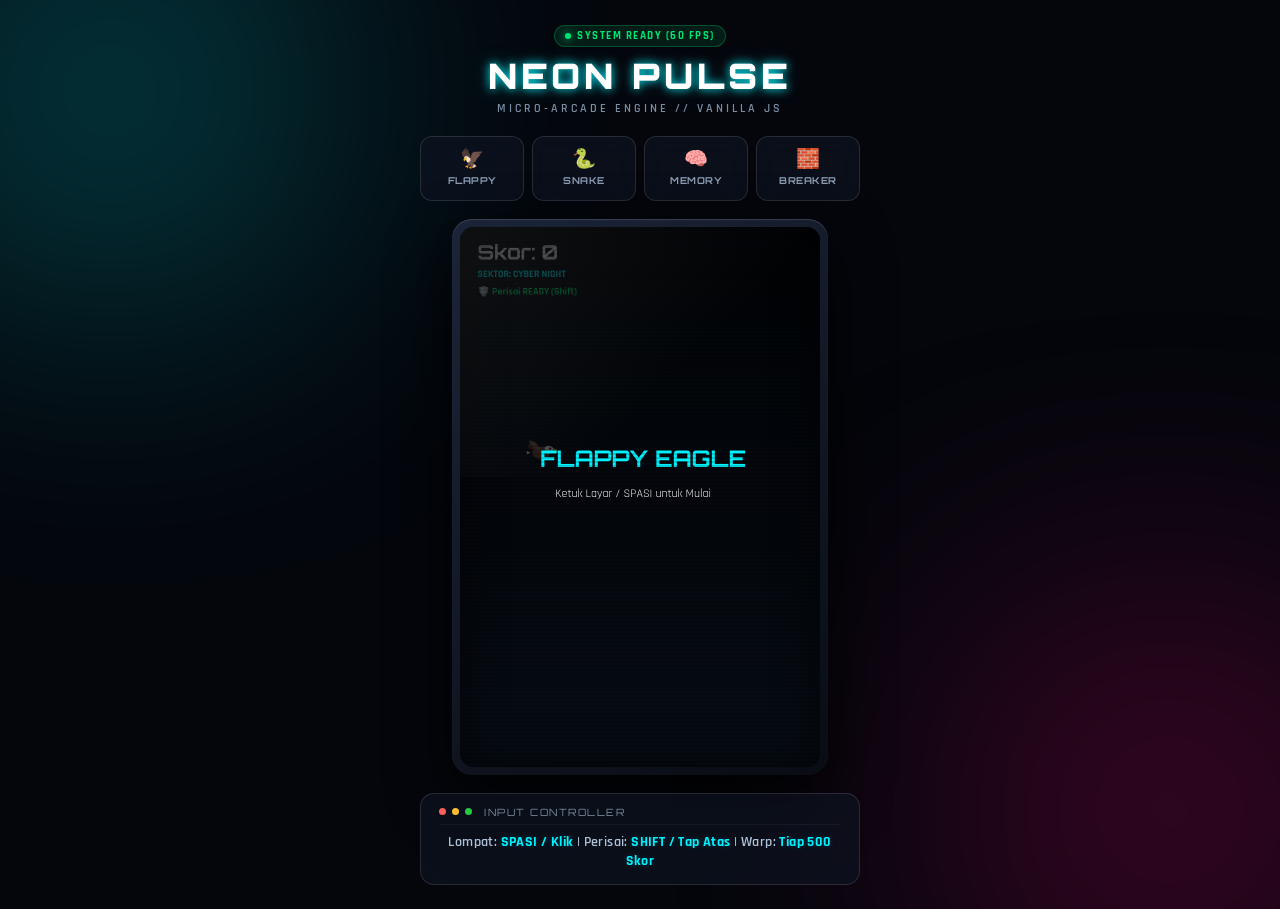
==== Arcade-Game-Hub/index.html @ a5e24e33 "Menambah game baru" ====
<!DOCTYPE html>
<html lang="id">
<head>
  <meta charset="UTF-8">
  <meta name="viewport" content="width=device-width, initial-scale=1.0, maximum-scale=1.0, user-scalable=no">
  <title>NeonPulse Arcade | Ultra Responsive Web Canvas</title>
  
  <link rel="preconnect" href="https://fonts.googleapis.com">
  <link rel="preconnect" href="https://fonts.gstatic.com" crossorigin>
  <link href="https://fonts.googleapis.com/css2?family=Orbitron:wght@500;700;900&family=Rajdhani:wght@500;600;700&display=swap" rel="stylesheet">
  
  <link rel="stylesheet" href="style.css">
</head>
<body>

  <div class="ambient-glow bg-cyan"></div>
  <div class="ambient-glow bg-magenta"></div>

  <main class="arcade-cabinet">
    <header class="arcade-header">
      <div class="badge-status">
        <span class="live-dot"></span> SYSTEM READY (60 FPS)
      </div>
      <h1 class="glitch-title" data-text="NEON PULSE">NEON PULSE</h1>
      <p class="subtitle">MICRO-ARCADE ENGINE // VANILLA JS</p>
    </header>

    <!-- Menu Pemilihan 4 Game -->
    <nav class="game-nav" aria-label="Game Selection">
      <button class="game-tab active" onclick="switchGame('flappy', event)">
        <span class="icon">🦅</span>
        <span class="tab-label">FLAPPY</span>
        <span class="glow-indicator"></span>
      </button>
      <button class="game-tab" onclick="switchGame('snake', event)">
        <span class="icon">🐍</span>
        <span class="tab-label">SNAKE</span>
        <span class="glow-indicator"></span>
      </button>
      <button class="game-tab" onclick="switchGame('memory', event)">
        <span class="icon">🧠</span>
        <span class="tab-label">MEMORY</span>
        <span class="glow-indicator"></span>
      </button>
      <button class="game-tab" onclick="switchGame('breaker', event)">
        <span class="icon">🧱</span>
        <span class="tab-label">BREAKER</span>
        <span class="glow-indicator"></span>
      </button>
    </nav>

    <div class="viewport-frame">
      <div class="crt-scanline"></div>
      <div class="crt-vignette"></div>
      <div class="crt-glare"></div>
      <canvas id="gameCanvas" width="720" height="1080"></canvas>
    </div>

    <footer class="hud-panel">
      <div class="hud-terminal-header">
        <span class="terminal-dot"></span>
        <span class="terminal-dot"></span>
        <span class="terminal-dot"></span>
        <span class="terminal-title">INPUT CONTROLLER</span>
      </div>
      <div class="hud-content" id="gameInfo">
        Memuat modul kontrol...
      </div>
    </footer>
  </main>

  <!-- Pemuatan Modul (Engine Core Harus Pertama) -->
  <script src="js/main.js"></script>
  <script src="js/flappy.js"></script>
  <script src="js/snake.js"></script>
  <script src="js/memory.js"></script>
  <script src="js/breaker.js"></script>
</body>
</html>
---- Arcade-Game-Hub/style.css ----
/* =================================================================
   🎨 NEON PULSE ARCADE STYLING
   Palet: Deep Cyber Dark, Neon Cyan (#00f2fe), Neon Pink/Magenta (#ff007f)
   ================================================================= */

:root {
  --bg-core: #04060c;
  --bg-surface: rgba(14, 20, 35, 0.65);
  --cyan-neon: #00f2fe;
  --cyan-dim: rgba(0, 242, 254, 0.2);
  --magenta-neon: #ff007f;
  --magenta-dim: rgba(255, 0, 127, 0.2);
  --amber-neon: #ffc107;
  --border-glass: rgba(255, 255, 255, 0.12);
  --font-title: 'Orbitron', monospace, sans-serif;
  --font-body: 'Rajdhani', sans-serif;
}

/* Reset & Layout Dasar */
* {
  box-sizing: border-box;
  margin: 0;
  padding: 0;
  -webkit-tap-highlight-color: transparent;
}

body {
  background-color: var(--bg-core);
  color: #ffffff;
  font-family: var(--font-body);
  min-height: 100vh;
  display: flex;
  justify-content: center;
  align-items: center;
  padding: 24px 16px;
  overflow-x: hidden;
  position: relative;
}

/* Ambient Background Lights (Membuat layar berpendar lembut) */
.ambient-glow {
  position: fixed;
  width: 380px;
  height: 380px;
  border-radius: 50%;
  filter: blur(140px);
  z-index: 0;
  pointer-events: none;
  opacity: 0.35;
}

.bg-cyan {
  background: var(--cyan-neon);
  top: -100px;
  left: -80px;
}

.bg-magenta {
  background: var(--magenta-neon);
  bottom: -100px;
  right: -80px;
}

/* Konsol Utama */
.arcade-cabinet {
  position: relative;
  z-index: 1;
  width: 100%;
  max-width: 440px;
  display: flex;
  flex-direction: column;
  align-items: center;
}

/* Header & Glitch Typography */
.arcade-header {
  text-align: center;
  margin-bottom: 20px;
}

.badge-status {
  display: inline-flex;
  align-items: center;
  gap: 6px;
  font-size: 11px;
  font-weight: 700;
  letter-spacing: 1.5px;
  color: #00e676;
  background: rgba(0, 230, 118, 0.1);
  border: 1px solid rgba(0, 230, 118, 0.25);
  padding: 3px 10px;
  border-radius: 20px;
  margin-bottom: 10px;
}

.live-dot {
  width: 6px;
  height: 6px;
  background-color: #00e676;
  border-radius: 50%;
  box-shadow: 0 0 8px #00e676;
  animation: pulse 1.4s infinite ease-in-out;
}

.glitch-title {
  font-family: var(--font-title);
  font-size: 2.2rem;
  font-weight: 900;
  letter-spacing: 4px;
  color: #ffffff;
  text-shadow: 0 0 10px var(--cyan-neon), 0 0 25px var(--cyan-dim);
  line-height: 1.1;
}

.subtitle {
  font-size: 12px;
  letter-spacing: 3px;
  color: #798da3;
  margin-top: 5px;
  font-weight: 600;
}

/* Tab Menu Navigasi Game */
.game-nav {
  display: flex;
  width: 100%;
  gap: 8px;
  margin-bottom: 18px;
  justify-content: space-between;
}

.game-tab {
  flex: 1;
  background: var(--bg-surface);
  border: 1px solid var(--border-glass);
  border-radius: 12px;
  padding: 10px 6px;
  color: #8c9cb3;
  cursor: pointer;
  display: flex;
  flex-direction: column;
  align-items: center;
  gap: 4px;
  transition: all 0.25s cubic-bezier(0.2, 0.8, 0.2, 1);
  backdrop-filter: blur(12px);
  position: relative;
  overflow: hidden;
}

.game-tab .icon {
  font-size: 1.2rem;
}

.game-tab .tab-label {
  font-family: var(--font-title);
  font-size: 9.5px;
  letter-spacing: 0.5px;
  font-weight: 700;
}

.game-tab:hover {
  color: #ffffff;
  border-color: rgba(0, 242, 254, 0.4);
  transform: translateY(-2px);
}

.game-tab.active {
  background: linear-gradient(180deg, rgba(0, 242, 254, 0.18) 0%, rgba(14, 20, 35, 0.85) 100%);
  border-color: var(--cyan-neon);
  color: #ffffff;
  box-shadow: 0 0 18px rgba(0, 242, 254, 0.25);
}

.game-tab.active .glow-indicator {
  position: absolute;
  bottom: 0;
  left: 15%;
  width: 70%;
  height: 2px;
  background-color: var(--cyan-neon);
  box-shadow: 0 0 8px var(--cyan-neon);
}

/* Viewport Frame Konsol & Efek Layar CRT */
.viewport-frame {
  position: relative;
  border-radius: 20px;
  padding: 8px;
  background: linear-gradient(145deg, #1b2438, #090c14);
  box-shadow: 0 25px 60px rgba(0, 0, 0, 0.85), inset 0 1px 1px rgba(255, 255, 255, 0.15);
  overflow: hidden;
}

canvas {
  display: block;
  width: 360px;
  height: 540px;
  border-radius: 14px;
  background-color: #020307;
}

/* CRT Scanlines Layer (Garis halus TV Tabung) */
.crt-scanline {
  position: absolute;
  top: 8px;
  left: 8px;
  right: 8px;
  bottom: 8px;
  border-radius: 14px;
  background: linear-gradient(rgba(18, 16, 16, 0) 50%, rgba(0, 0, 0, 0.25) 50%);
  background-size: 100% 4px;
  pointer-events: none;
  z-index: 5;
  opacity: 0.6;
}

/* CRT Vignette (Bayangan sudut melengkung layar tabung) */
.crt-vignette {
  position: absolute;
  top: 8px;
  left: 8px;
  right: 8px;
  bottom: 8px;
  border-radius: 14px;
  box-shadow: inset 0 0 45px rgba(0, 0, 0, 0.7);
  pointer-events: none;
  z-index: 6;
}

/* Pantulan Kaca Semi-Transparan (Glass Glare) */
.crt-glare {
  position: absolute;
  top: 8px;
  left: 8px;
  right: 8px;
  height: 45%;
  border-radius: 14px 14px 0 0;
  background: linear-gradient(135deg, rgba(255, 255, 255, 0.06) 0%, rgba(255, 255, 255, 0) 60%);
  pointer-events: none;
  z-index: 7;
}

/* HUD Panel & Kotak Instruksi */
.hud-panel {
  width: 100%;
  margin-top: 18px;
  background: var(--bg-surface);
  border: 1px solid var(--border-glass);
  border-radius: 14px;
  padding: 12px 18px;
  backdrop-filter: blur(10px);
}

.hud-terminal-header {
  display: flex;
  align-items: center;
  gap: 6px;
  margin-bottom: 8px;
  border-bottom: 1px solid rgba(255, 255, 255, 0.05);
  padding-bottom: 6px;
}

.terminal-dot {
  width: 7px;
  height: 7px;
  border-radius: 50%;
  background-color: rgba(255, 255, 255, 0.2);
}

.terminal-dot:nth-child(1) { background-color: #ff5f56; }
.terminal-dot:nth-child(2) { background-color: #ffbd2e; }
.terminal-dot:nth-child(3) { background-color: #27c93f; }

.terminal-title {
  font-family: var(--font-title);
  font-size: 10px;
  color: #798da3;
  margin-left: 6px;
  letter-spacing: 1.5px;
}

.hud-content {
  font-size: 14px;
  font-weight: 600;
  color: #b0c2d8;
  line-height: 1.4;
  letter-spacing: 0.4px;
  text-align: center;
}

.hud-content b {
  color: var(--cyan-neon);
  text-shadow: 0 0 6px var(--cyan-dim);
}

/* Animasi Denyut */
@keyframes pulse {
  0%, 100% { opacity: 1; transform: scale(1); }
  50% { opacity: 0.4; transform: scale(0.85); }
}

/* Optimasi Layar Ponsel & Layar Sempit */
@media (max-width: 400px) {
  canvas {
    width: 320px;
    height: 480px;
  }
  .glitch-title {
    font-size: 1.8rem;
  }
}
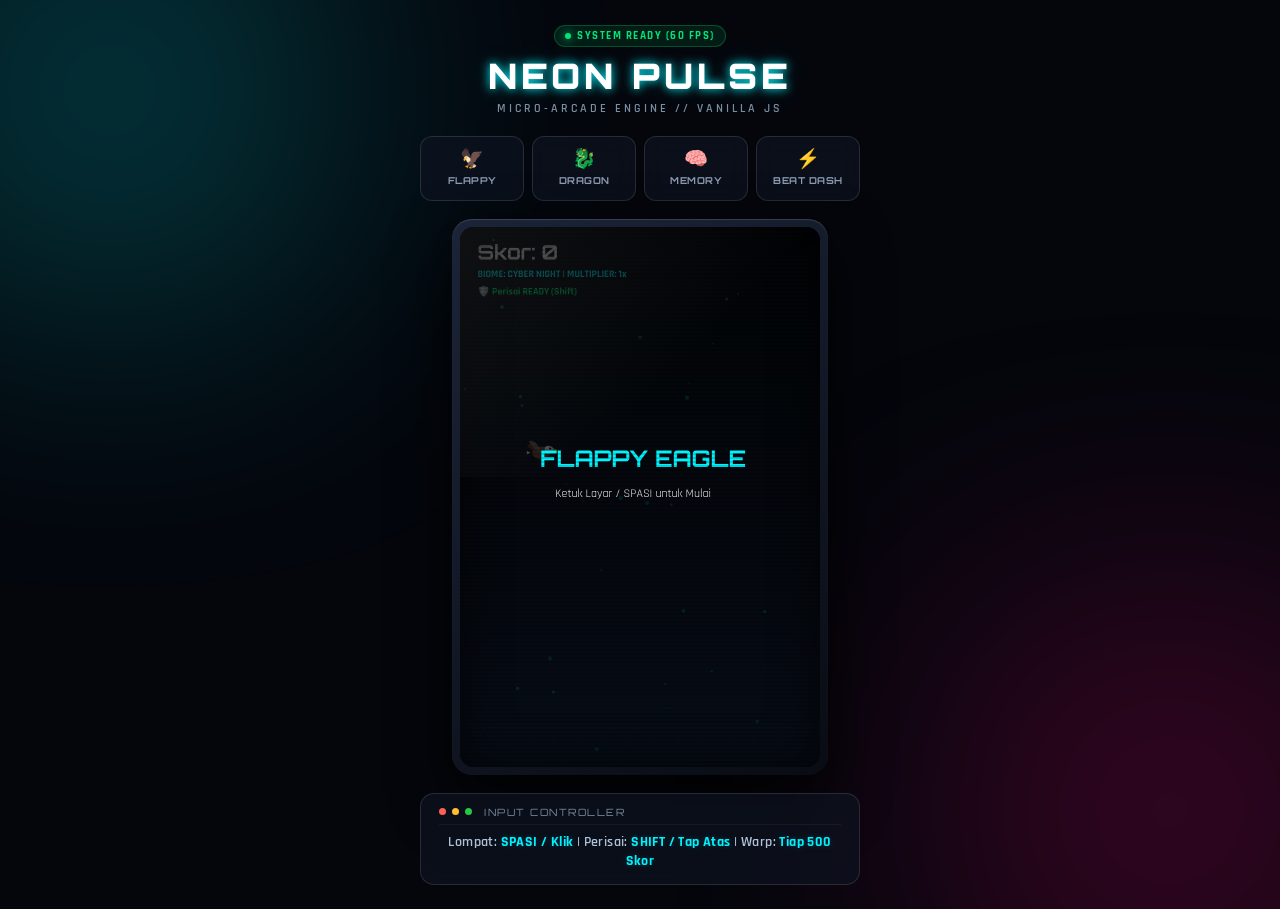
==== commit 3a98f727: "Update fitur baru dan mengganti game baru rhythm" ====
--- a/Arcade-Game-Hub/index.html
+++ b/Arcade-Game-Hub/index.html
@@ -25,7 +25,6 @@
       <p class="subtitle">MICRO-ARCADE ENGINE // VANILLA JS</p>
     </header>
 
-    <!-- Menu Pemilihan 4 Game -->
     <nav class="game-nav" aria-label="Game Selection">
       <button class="game-tab active" onclick="switchGame('flappy', event)">
         <span class="icon">🦅</span>
@@ -33,8 +32,8 @@
         <span class="glow-indicator"></span>
       </button>
       <button class="game-tab" onclick="switchGame('snake', event)">
-        <span class="icon">🐍</span>
-        <span class="tab-label">SNAKE</span>
+        <span class="icon">🐉</span>
+        <span class="tab-label">DRAGON</span>
         <span class="glow-indicator"></span>
       </button>
       <button class="game-tab" onclick="switchGame('memory', event)">
@@ -42,9 +41,9 @@
         <span class="tab-label">MEMORY</span>
         <span class="glow-indicator"></span>
       </button>
-      <button class="game-tab" onclick="switchGame('breaker', event)">
-        <span class="icon">🧱</span>
-        <span class="tab-label">BREAKER</span>
+      <button class="game-tab" onclick="switchGame('rhythm', event)">
+        <span class="icon">⚡</span>
+        <span class="tab-label">BEAT DASH</span>
         <span class="glow-indicator"></span>
       </button>
     </nav>
@@ -69,11 +68,10 @@
     </footer>
   </main>
 
-  <!-- Pemuatan Modul (Engine Core Harus Pertama) -->
   <script src="js/main.js"></script>
   <script src="js/flappy.js"></script>
   <script src="js/snake.js"></script>
   <script src="js/memory.js"></script>
-  <script src="js/breaker.js"></script>
+  <script src="js/rhythm.js"></script>
 </body>
 </html>
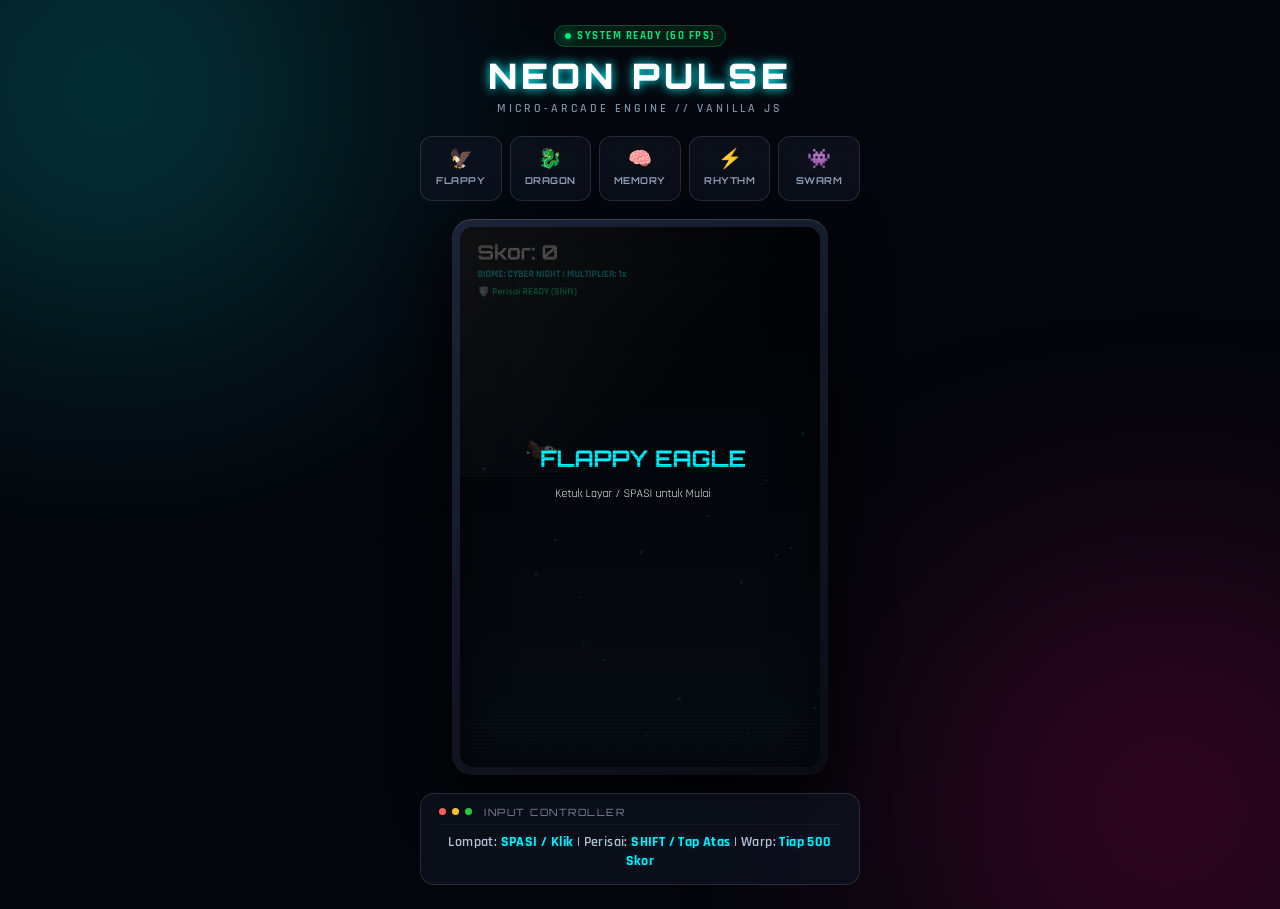
==== commit 14b5238b: "update : Menambah game baru" ====
--- a/Arcade-Game-Hub/index.html
+++ b/Arcade-Game-Hub/index.html
@@ -3,11 +3,11 @@
 <head>
   <meta charset="UTF-8">
   <meta name="viewport" content="width=device-width, initial-scale=1.0, maximum-scale=1.0, user-scalable=no">
-  <title>NeonPulse Arcade | Ultra Responsive Web Canvas</title>
+  <title>NeonPulse Arcade // 5-in-1 Cyber Engine</title>
   
   <link rel="preconnect" href="https://fonts.googleapis.com">
   <link rel="preconnect" href="https://fonts.gstatic.com" crossorigin>
-  <link href="https://fonts.googleapis.com/css2?family=Orbitron:wght@500;700;900&family=Rajdhani:wght@500;600;700&display=swap" rel="stylesheet">
+  <link href="https://fonts.googleapis.com/css2?family=Orbitron:wght@500;700;900&family=Rajdhani:wght@500;600;700&family=Share+Tech+Mono&display=swap" rel="stylesheet">
   
   <link rel="stylesheet" href="style.css">
 </head>
@@ -25,6 +25,7 @@
       <p class="subtitle">MICRO-ARCADE ENGINE // VANILLA JS</p>
     </header>
 
+    <!-- Navigasi 5 Game Penuh -->
     <nav class="game-nav" aria-label="Game Selection">
       <button class="game-tab active" onclick="switchGame('flappy', event)">
         <span class="icon">🦅</span>
@@ -43,23 +44,31 @@
       </button>
       <button class="game-tab" onclick="switchGame('rhythm', event)">
         <span class="icon">⚡</span>
-        <span class="tab-label">BEAT DASH</span>
+        <span class="tab-label">RHYTHM</span>
+        <span class="glow-indicator"></span>
+      </button>
+      <button class="game-tab" onclick="switchGame('swarm', event)">
+        <span class="icon">👾</span>
+        <span class="tab-label">SWARM</span>
         <span class="glow-indicator"></span>
       </button>
     </nav>
 
+    <!-- Frame Viewport CRT Layar Tabung -->
     <div class="viewport-frame">
       <div class="crt-scanline"></div>
       <div class="crt-vignette"></div>
       <div class="crt-glare"></div>
+      
       <canvas id="gameCanvas" width="720" height="1080"></canvas>
     </div>
 
+    <!-- HUD Dynamic Terminal -->
     <footer class="hud-panel">
       <div class="hud-terminal-header">
-        <span class="terminal-dot"></span>
-        <span class="terminal-dot"></span>
-        <span class="terminal-dot"></span>
+        <span class="terminal-dot red"></span>
+        <span class="terminal-dot yellow"></span>
+        <span class="terminal-dot green"></span>
         <span class="terminal-title">INPUT CONTROLLER</span>
       </div>
       <div class="hud-content" id="gameInfo">
@@ -68,10 +77,12 @@
     </footer>
   </main>
 
+  <!-- Script Modules (Engine Inti Dimuat Pertama) -->
   <script src="js/main.js"></script>
   <script src="js/flappy.js"></script>
   <script src="js/snake.js"></script>
   <script src="js/memory.js"></script>
   <script src="js/rhythm.js"></script>
+  <script src="js/swarm.js"></script>
 </body>
 </html>
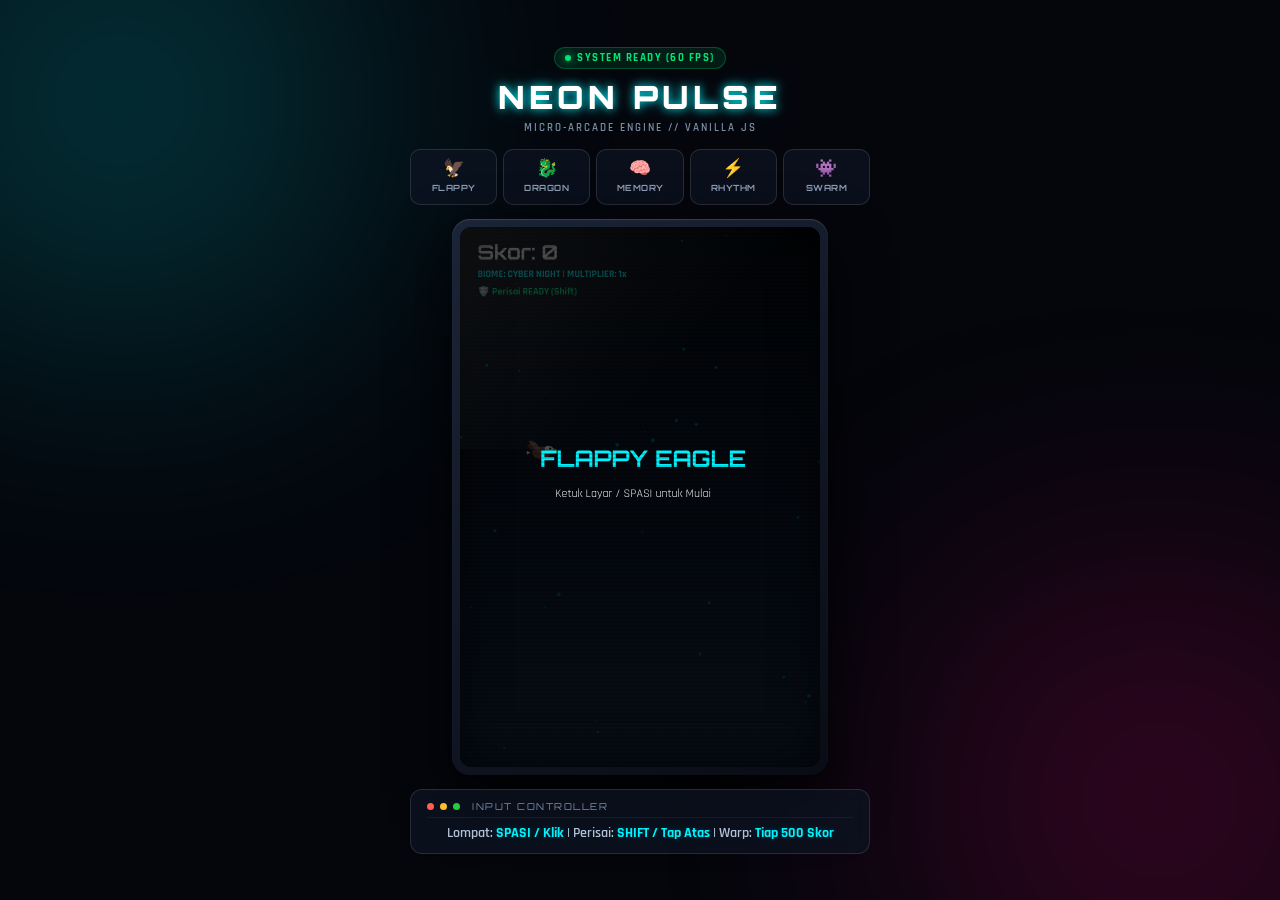
==== commit a563dca7: "Fix : Clean Code" ====
--- a/Arcade-Game-Hub/index.html
+++ b/Arcade-Game-Hub/index.html
@@ -7,7 +7,7 @@
   
   <link rel="preconnect" href="https://fonts.googleapis.com">
   <link rel="preconnect" href="https://fonts.gstatic.com" crossorigin>
-  <link href="https://fonts.googleapis.com/css2?family=Orbitron:wght@500;700;900&family=Rajdhani:wght@500;600;700&family=Share+Tech+Mono&display=swap" rel="stylesheet">
+  <link href="https://fonts.googleapis.com/css2?family=Orbitron:wght@500;700;900&family=Rajdhani:wght@500;600;700&display=swap" rel="stylesheet">
   
   <link rel="stylesheet" href="style.css">
 </head>
@@ -77,7 +77,7 @@
     </footer>
   </main>
 
-  <!-- Script Modules (Engine Inti Dimuat Pertama) -->
+  <!-- Pemuatan Modul (main.js HARUS PERTAMA) -->
   <script src="js/main.js"></script>
   <script src="js/flappy.js"></script>
   <script src="js/snake.js"></script>
--- a/Arcade-Game-Hub/style.css
+++ b/Arcade-Game-Hub/style.css
@@ -1,27 +1,24 @@
-/* =================================================================
-   🎨 NEON PULSE ARCADE STYLING
-   Palet: Deep Cyber Dark, Neon Cyan (#00f2fe), Neon Pink/Magenta (#ff007f)
-   ================================================================= */
-
 :root {
   --bg-core: #04060c;
-  --bg-surface: rgba(14, 20, 35, 0.65);
+  --bg-surface: rgba(14, 20, 35, 0.7);
   --cyan-neon: #00f2fe;
   --cyan-dim: rgba(0, 242, 254, 0.2);
   --magenta-neon: #ff007f;
   --magenta-dim: rgba(255, 0, 127, 0.2);
-  --amber-neon: #ffc107;
+  --neon-green: #00e676;
   --border-glass: rgba(255, 255, 255, 0.12);
   --font-title: 'Orbitron', monospace, sans-serif;
   --font-body: 'Rajdhani', sans-serif;
-}
-
-/* Reset & Layout Dasar */
+  --font-term: 'Share Tech Mono', monospace;
+}
+
 * {
   box-sizing: border-box;
   margin: 0;
   padding: 0;
   -webkit-tap-highlight-color: transparent;
+  -webkit-user-select: none;
+  user-select: none;
 }
 
 body {
@@ -32,50 +29,38 @@
   display: flex;
   justify-content: center;
   align-items: center;
-  padding: 24px 16px;
+  padding: 16px 12px;
   overflow-x: hidden;
   position: relative;
 }
 
-/* Ambient Background Lights (Membuat layar berpendar lembut) */
 .ambient-glow {
   position: fixed;
-  width: 380px;
-  height: 380px;
+  width: 400px;
+  height: 400px;
   border-radius: 50%;
   filter: blur(140px);
   z-index: 0;
   pointer-events: none;
-  opacity: 0.35;
-}
-
-.bg-cyan {
-  background: var(--cyan-neon);
-  top: -100px;
-  left: -80px;
-}
-
-.bg-magenta {
-  background: var(--magenta-neon);
-  bottom: -100px;
-  right: -80px;
-}
-
-/* Konsol Utama */
+  opacity: 0.3;
+}
+
+.bg-cyan { background: var(--cyan-neon); top: -100px; left: -80px; }
+.bg-magenta { background: var(--magenta-neon); bottom: -100px; right: -80px; }
+
 .arcade-cabinet {
   position: relative;
   z-index: 1;
   width: 100%;
-  max-width: 440px;
+  max-width: 460px;
   display: flex;
   flex-direction: column;
   align-items: center;
 }
 
-/* Header & Glitch Typography */
 .arcade-header {
   text-align: center;
-  margin-bottom: 20px;
+  margin-bottom: 14px;
 }
 
 .badge-status {
@@ -85,47 +70,46 @@
   font-size: 11px;
   font-weight: 700;
   letter-spacing: 1.5px;
-  color: #00e676;
+  color: var(--neon-green);
   background: rgba(0, 230, 118, 0.1);
   border: 1px solid rgba(0, 230, 118, 0.25);
   padding: 3px 10px;
   border-radius: 20px;
-  margin-bottom: 10px;
+  margin-bottom: 8px;
 }
 
 .live-dot {
   width: 6px;
   height: 6px;
-  background-color: #00e676;
+  background-color: var(--neon-green);
   border-radius: 50%;
-  box-shadow: 0 0 8px #00e676;
+  box-shadow: 0 0 8px var(--neon-green);
   animation: pulse 1.4s infinite ease-in-out;
 }
 
 .glitch-title {
   font-family: var(--font-title);
-  font-size: 2.2rem;
+  font-size: 2rem;
   font-weight: 900;
   letter-spacing: 4px;
   color: #ffffff;
   text-shadow: 0 0 10px var(--cyan-neon), 0 0 25px var(--cyan-dim);
-  line-height: 1.1;
 }
 
 .subtitle {
-  font-size: 12px;
-  letter-spacing: 3px;
+  font-size: 11px;
+  letter-spacing: 2px;
   color: #798da3;
-  margin-top: 5px;
+  margin-top: 4px;
   font-weight: 600;
 }
 
-/* Tab Menu Navigasi Game */
+/* Navigasi 5 Tab Fleksibel */
 .game-nav {
   display: flex;
   width: 100%;
-  gap: 8px;
-  margin-bottom: 18px;
+  gap: 6px;
+  margin-bottom: 14px;
   justify-content: space-between;
 }
 
@@ -133,27 +117,26 @@
   flex: 1;
   background: var(--bg-surface);
   border: 1px solid var(--border-glass);
-  border-radius: 12px;
-  padding: 10px 6px;
+  border-radius: 10px;
+  padding: 8px 3px;
   color: #8c9cb3;
   cursor: pointer;
   display: flex;
   flex-direction: column;
   align-items: center;
-  gap: 4px;
+  gap: 3px;
   transition: all 0.25s cubic-bezier(0.2, 0.8, 0.2, 1);
+  -webkit-backdrop-filter: blur(12px);
   backdrop-filter: blur(12px);
   position: relative;
   overflow: hidden;
 }
 
-.game-tab .icon {
-  font-size: 1.2rem;
-}
+.game-tab .icon { font-size: 1.1rem; }
 
 .game-tab .tab-label {
   font-family: var(--font-title);
-  font-size: 9.5px;
+  font-size: 8.5px;
   letter-spacing: 0.5px;
   font-weight: 700;
 }
@@ -165,10 +148,10 @@
 }
 
 .game-tab.active {
-  background: linear-gradient(180deg, rgba(0, 242, 254, 0.18) 0%, rgba(14, 20, 35, 0.85) 100%);
+  background: linear-gradient(180deg, rgba(0, 242, 254, 0.2) 0%, rgba(14, 20, 35, 0.9) 100%);
   border-color: var(--cyan-neon);
   color: #ffffff;
-  box-shadow: 0 0 18px rgba(0, 242, 254, 0.25);
+  box-shadow: 0 0 16px rgba(0, 242, 254, 0.25);
 }
 
 .game-tab.active .glow-indicator {
@@ -181,10 +164,10 @@
   box-shadow: 0 0 8px var(--cyan-neon);
 }
 
-/* Viewport Frame Konsol & Efek Layar CRT */
+/* Viewport Konsol & Efek Tabung CRT */
 .viewport-frame {
   position: relative;
-  border-radius: 20px;
+  border-radius: 18px;
   padding: 8px;
   background: linear-gradient(145deg, #1b2438, #090c14);
   box-shadow: 0 25px 60px rgba(0, 0, 0, 0.85), inset 0 1px 1px rgba(255, 255, 255, 0.15);
@@ -195,18 +178,14 @@
   display: block;
   width: 360px;
   height: 540px;
-  border-radius: 14px;
+  border-radius: 12px;
   background-color: #020307;
 }
 
-/* CRT Scanlines Layer (Garis halus TV Tabung) */
 .crt-scanline {
   position: absolute;
-  top: 8px;
-  left: 8px;
-  right: 8px;
-  bottom: 8px;
-  border-radius: 14px;
+  top: 8px; left: 8px; right: 8px; bottom: 8px;
+  border-radius: 12px;
   background: linear-gradient(rgba(18, 16, 16, 0) 50%, rgba(0, 0, 0, 0.25) 50%);
   background-size: 100% 4px;
   pointer-events: none;
@@ -214,40 +193,34 @@
   opacity: 0.6;
 }
 
-/* CRT Vignette (Bayangan sudut melengkung layar tabung) */
 .crt-vignette {
   position: absolute;
-  top: 8px;
-  left: 8px;
-  right: 8px;
-  bottom: 8px;
-  border-radius: 14px;
+  top: 8px; left: 8px; right: 8px; bottom: 8px;
+  border-radius: 12px;
   box-shadow: inset 0 0 45px rgba(0, 0, 0, 0.7);
   pointer-events: none;
   z-index: 6;
 }
 
-/* Pantulan Kaca Semi-Transparan (Glass Glare) */
 .crt-glare {
   position: absolute;
-  top: 8px;
-  left: 8px;
-  right: 8px;
-  height: 45%;
-  border-radius: 14px 14px 0 0;
-  background: linear-gradient(135deg, rgba(255, 255, 255, 0.06) 0%, rgba(255, 255, 255, 0) 60%);
+  top: 8px; left: 8px; right: 8px;
+  height: 40%;
+  border-radius: 12px 12px 0 0;
+  background: linear-gradient(135deg, rgba(255, 255, 255, 0.05) 0%, rgba(255, 255, 255, 0) 60%);
   pointer-events: none;
   z-index: 7;
 }
 
-/* HUD Panel & Kotak Instruksi */
+/* HUD Panel Bawah */
 .hud-panel {
   width: 100%;
-  margin-top: 18px;
+  margin-top: 14px;
   background: var(--bg-surface);
   border: 1px solid var(--border-glass);
-  border-radius: 14px;
-  padding: 12px 18px;
+  border-radius: 12px;
+  padding: 10px 16px;
+  -webkit-backdrop-filter: blur(10px);
   backdrop-filter: blur(10px);
 }
 
@@ -255,36 +228,33 @@
   display: flex;
   align-items: center;
   gap: 6px;
-  margin-bottom: 8px;
+  margin-bottom: 6px;
   border-bottom: 1px solid rgba(255, 255, 255, 0.05);
-  padding-bottom: 6px;
+  padding-bottom: 5px;
 }
 
 .terminal-dot {
   width: 7px;
   height: 7px;
   border-radius: 50%;
-  background-color: rgba(255, 255, 255, 0.2);
-}
-
-.terminal-dot:nth-child(1) { background-color: #ff5f56; }
-.terminal-dot:nth-child(2) { background-color: #ffbd2e; }
-.terminal-dot:nth-child(3) { background-color: #27c93f; }
+}
+.terminal-dot.red { background-color: #ff5f56; }
+.terminal-dot.yellow { background-color: #ffbd2e; }
+.terminal-dot.green { background-color: #27c93f; }
 
 .terminal-title {
   font-family: var(--font-title);
-  font-size: 10px;
+  font-size: 9.5px;
   color: #798da3;
   margin-left: 6px;
   letter-spacing: 1.5px;
 }
 
 .hud-content {
-  font-size: 14px;
+  font-size: 13.5px;
   font-weight: 600;
   color: #b0c2d8;
   line-height: 1.4;
-  letter-spacing: 0.4px;
   text-align: center;
 }
 
@@ -293,19 +263,17 @@
   text-shadow: 0 0 6px var(--cyan-dim);
 }
 
-/* Animasi Denyut */
 @keyframes pulse {
   0%, 100% { opacity: 1; transform: scale(1); }
   50% { opacity: 0.4; transform: scale(0.85); }
 }
 
-/* Optimasi Layar Ponsel & Layar Sempit */
 @media (max-width: 400px) {
   canvas {
     width: 320px;
     height: 480px;
   }
   .glitch-title {
-    font-size: 1.8rem;
+    font-size: 1.7rem;
   }
 }
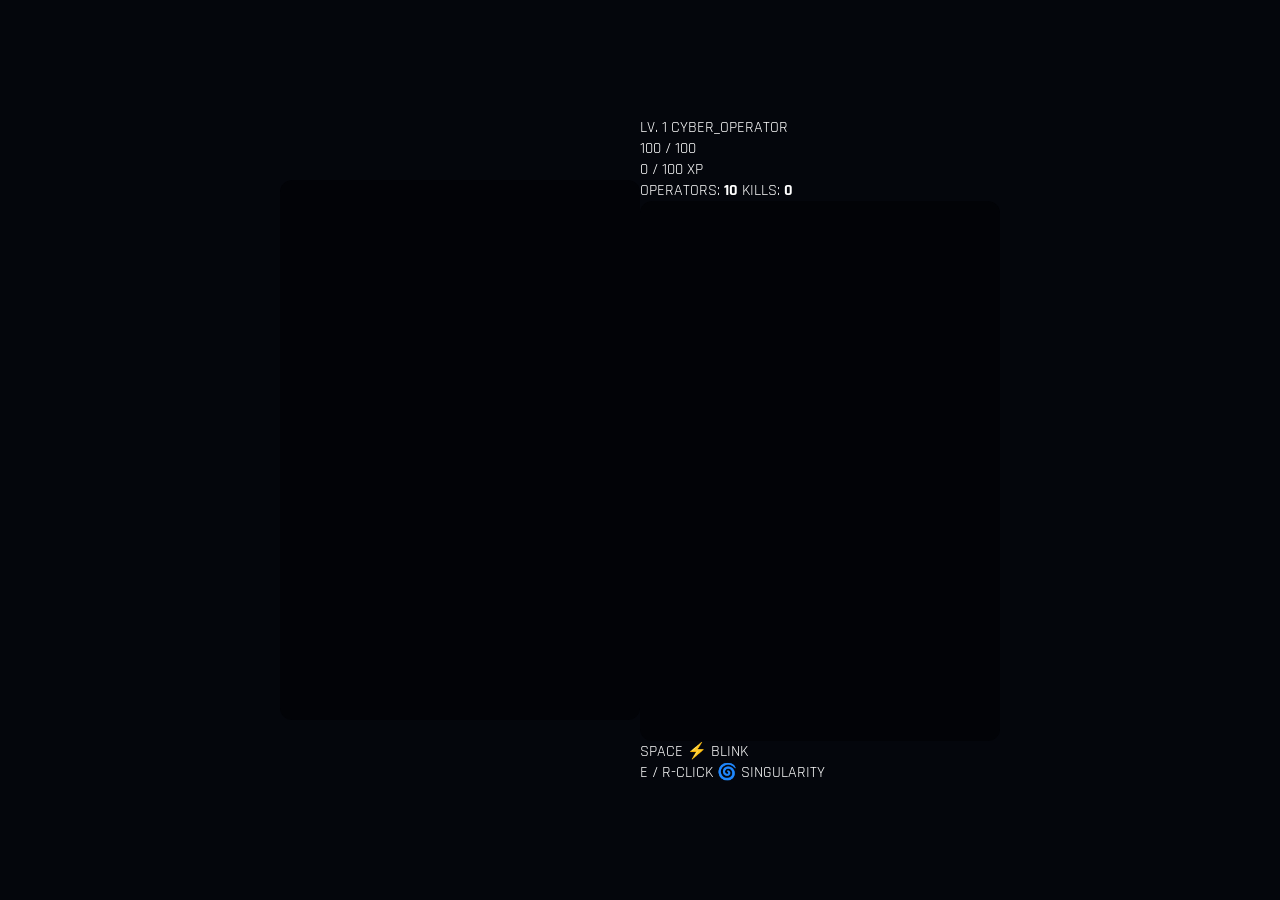
==== commit 75dbcba1: "tampilan" ====
--- a/Arcade-Game-Hub/index.html
+++ b/Arcade-Game-Hub/index.html
@@ -3,86 +3,68 @@
 <head>
   <meta charset="UTF-8">
   <meta name="viewport" content="width=device-width, initial-scale=1.0, maximum-scale=1.0, user-scalable=no">
-  <title>NeonPulse Arcade // 5-in-1 Cyber Engine</title>
-  
+  <title>CyberBrawl 2D // Neon Protocol</title>
+
   <link rel="preconnect" href="https://fonts.googleapis.com">
   <link rel="preconnect" href="https://fonts.gstatic.com" crossorigin>
-  <link href="https://fonts.googleapis.com/css2?family=Orbitron:wght@500;700;900&family=Rajdhani:wght@500;600;700&display=swap" rel="stylesheet">
-  
+  <link href="https://fonts.googleapis.com/css2?family=Orbitron:wght@600;800;900&family=Rajdhani:wght@600;700&family=Share+Tech+Mono&display=swap" rel="stylesheet">
   <link rel="stylesheet" href="style.css">
 </head>
 <body>
 
-  <div class="ambient-glow bg-cyan"></div>
-  <div class="ambient-glow bg-magenta"></div>
+  <!-- Kanvas Utama Game Layar Penuh -->
+  <canvas id="gameCanvas"></canvas>
 
-  <main class="arcade-cabinet">
-    <header class="arcade-header">
-      <div class="badge-status">
-        <span class="live-dot"></span> SYSTEM READY (60 FPS)
+  <!-- Overlay UI / HUD MOBA -->
+  <div id="hudLayer">
+    <!-- Top-Left: Player Stats Card -->
+    <div class="hud-card player-stats">
+      <div class="player-header">
+        <span class="badge-level" id="hudPlayerLevel">LV. 1</span>
+        <span class="player-name">CYBER_OPERATOR</span>
       </div>
-      <h1 class="glitch-title" data-text="NEON PULSE">NEON PULSE</h1>
-      <p class="subtitle">MICRO-ARCADE ENGINE // VANILLA JS</p>
-    </header>
-
-    <!-- Navigasi 5 Game Penuh -->
-    <nav class="game-nav" aria-label="Game Selection">
-      <button class="game-tab active" onclick="switchGame('flappy', event)">
-        <span class="icon">🦅</span>
-        <span class="tab-label">FLAPPY</span>
-        <span class="glow-indicator"></span>
-      </button>
-      <button class="game-tab" onclick="switchGame('snake', event)">
-        <span class="icon">🐉</span>
-        <span class="tab-label">DRAGON</span>
-        <span class="glow-indicator"></span>
-      </button>
-      <button class="game-tab" onclick="switchGame('memory', event)">
-        <span class="icon">🧠</span>
-        <span class="tab-label">MEMORY</span>
-        <span class="glow-indicator"></span>
-      </button>
-      <button class="game-tab" onclick="switchGame('rhythm', event)">
-        <span class="icon">⚡</span>
-        <span class="tab-label">RHYTHM</span>
-        <span class="glow-indicator"></span>
-      </button>
-      <button class="game-tab" onclick="switchGame('swarm', event)">
-        <span class="icon">👾</span>
-        <span class="tab-label">SWARM</span>
-        <span class="glow-indicator"></span>
-      </button>
-    </nav>
-
-    <!-- Frame Viewport CRT Layar Tabung -->
-    <div class="viewport-frame">
-      <div class="crt-scanline"></div>
-      <div class="crt-vignette"></div>
-      <div class="crt-glare"></div>
-      
-      <canvas id="gameCanvas" width="720" height="1080"></canvas>
+      <div class="bar-container hp-bar-bg">
+        <div class="bar-fill hp-bar-fill" id="hudHpBar"></div>
+        <span class="bar-text" id="hudHpText">100 / 100</span>
+      </div>
+      <div class="bar-container exp-bar-bg">
+        <div class="bar-fill exp-bar-fill" id="hudExpBar"></div>
+        <span class="bar-text" id="hudExpText">0 / 100 XP</span>
+      </div>
     </div>
 
-    <!-- HUD Dynamic Terminal -->
-    <footer class="hud-panel">
-      <div class="hud-terminal-header">
-        <span class="terminal-dot red"></span>
-        <span class="terminal-dot yellow"></span>
-        <span class="terminal-dot green"></span>
-        <span class="terminal-title">INPUT CONTROLLER</span>
+    <!-- Top-Right: Radar Minimap & Match Tracker -->
+    <div class="hud-top-right">
+      <div class="hud-card match-info">
+        <span class="alive-counter">OPERATORS: <b id="hudAliveCount">10</b></span>
+        <span class="kill-counter">KILLS: <b id="hudKillCount">0</b></span>
       </div>
-      <div class="hud-content" id="gameInfo">
-        Memuat modul kontrol...
+      <div class="minimap-wrapper">
+        <canvas id="minimapCanvas" width="160" height="160"></canvas>
       </div>
-    </footer>
-  </main>
+    </div>
 
-  <!-- Pemuatan Modul (main.js HARUS PERTAMA) -->
+    <!-- Bottom-Center: Skill Cooldown & Action Deck -->
+    <div class="skill-deck">
+      <div class="skill-slot" id="slotDash">
+        <span class="skill-key">SPACE</span>
+        <span class="skill-icon">⚡</span>
+        <span class="skill-name">BLINK</span>
+        <div class="cooldown-overlay" id="cdDash"></div>
+      </div>
+      <div class="skill-slot" id="slotUltimate">
+        <span class="skill-key">E / R-CLICK</span>
+        <span class="skill-icon">🌀</span>
+        <span class="skill-name">SINGULARITY</span>
+        <div class="cooldown-overlay" id="cdUltimate"></div>
+      </div>
+    </div>
+  </div>
+
+  <!-- Pemuatan Modul Skrip (Sprint 1) -->
+  <script src="js/core/camera.js"></script>
+  <script src="js/world/map.js"></script>
+  <script src="js/core/engine.js"></script>
   <script src="js/main.js"></script>
-  <script src="js/flappy.js"></script>
-  <script src="js/snake.js"></script>
-  <script src="js/memory.js"></script>
-  <script src="js/rhythm.js"></script>
-  <script src="js/swarm.js"></script>
 </body>
 </html>
--- a/Arcade-Game-Hub/style.css
+++ b/Arcade-Game-Hub/style.css
@@ -9,7 +9,6 @@
   --border-glass: rgba(255, 255, 255, 0.12);
   --font-title: 'Orbitron', monospace, sans-serif;
   --font-body: 'Rajdhani', sans-serif;
-  --font-term: 'Share Tech Mono', monospace;
 }
 
 * {
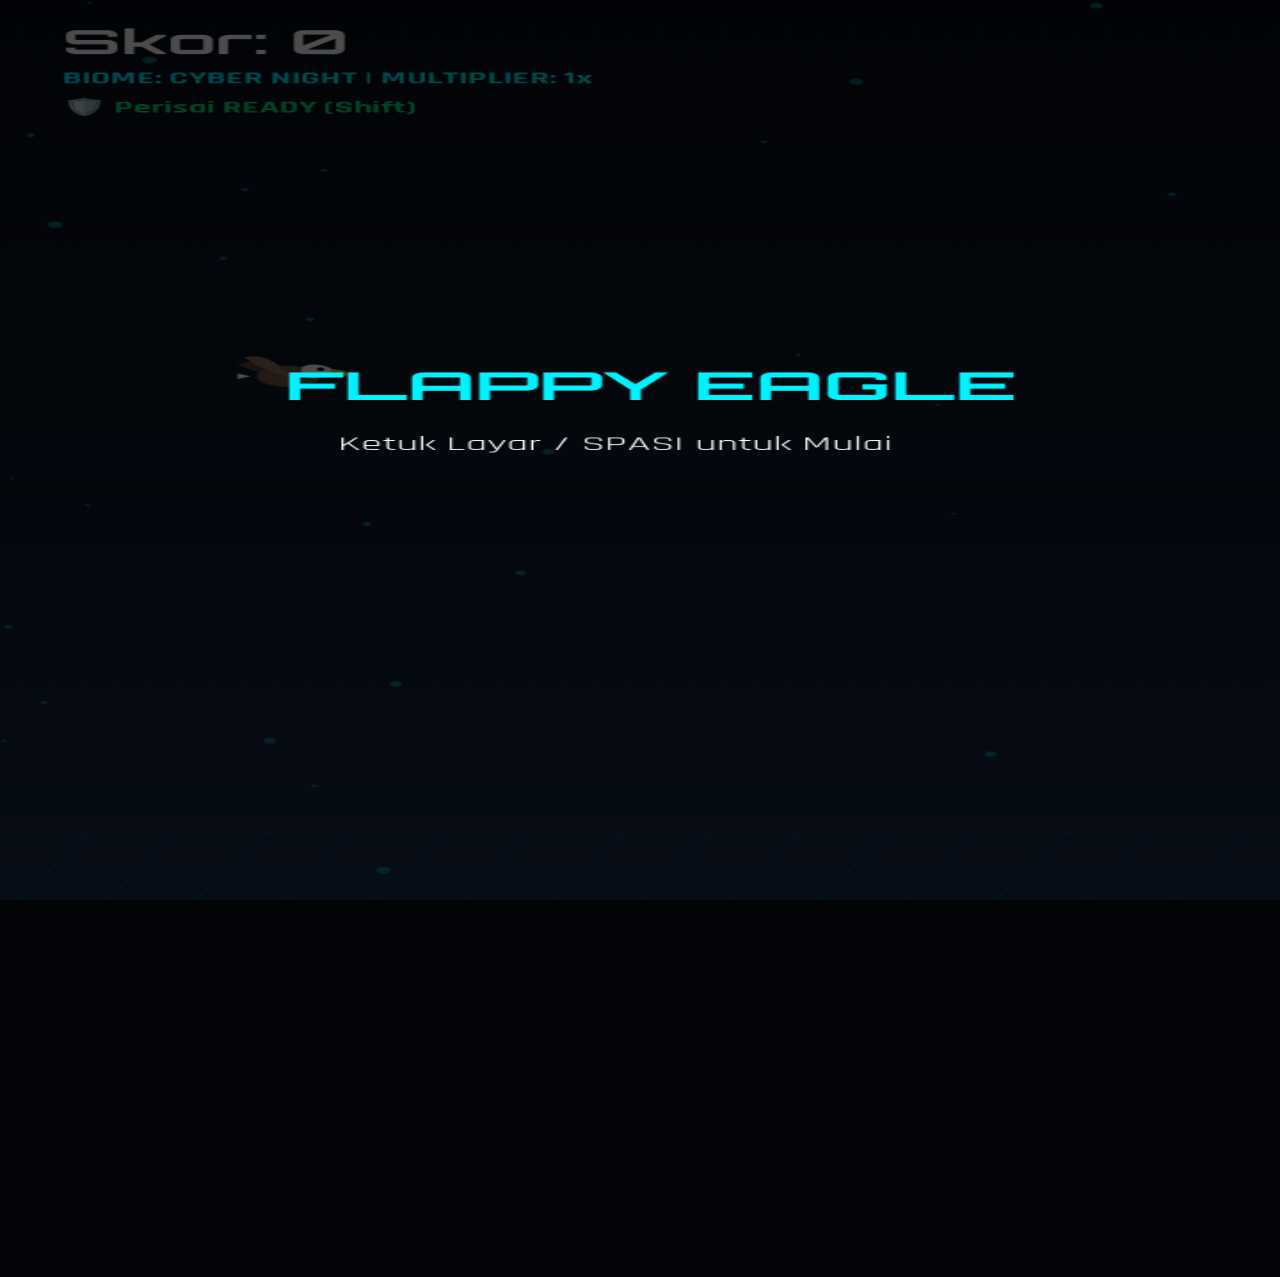
==== commit ccc12e68: "Memperbarui Tampilan agar menjadi seperti platform game" ====
--- a/Arcade-Game-Hub/index.html
+++ b/Arcade-Game-Hub/index.html
@@ -3,8 +3,9 @@
 <head>
   <meta charset="UTF-8">
   <meta name="viewport" content="width=device-width, initial-scale=1.0, maximum-scale=1.0, user-scalable=no">
-  <title>CyberBrawl 2D // Neon Protocol</title>
+  <title>NEON PULSE // Gaming Platform</title>
 
+  <!-- Typography -->
   <link rel="preconnect" href="https://fonts.googleapis.com">
   <link rel="preconnect" href="https://fonts.gstatic.com" crossorigin>
   <link href="https://fonts.googleapis.com/css2?family=Orbitron:wght@600;800;900&family=Rajdhani:wght@600;700&family=Share+Tech+Mono&display=swap" rel="stylesheet">
@@ -12,59 +13,151 @@
 </head>
 <body>
 
-  <!-- Kanvas Utama Game Layar Penuh -->
-  <canvas id="gameCanvas"></canvas>
+  <!-- Ambient Background Glow -->
+  <div class="ambient-glow bg-cyan"></div>
+  <div class="ambient-glow bg-magenta"></div>
 
-  <!-- Overlay UI / HUD MOBA -->
-  <div id="hudLayer">
-    <!-- Top-Left: Player Stats Card -->
-    <div class="hud-card player-stats">
-      <div class="player-header">
-        <span class="badge-level" id="hudPlayerLevel">LV. 1</span>
-        <span class="player-name">CYBER_OPERATOR</span>
+  <!-- ==================================================== -->
+  <!-- 🏠 1. BERANDA / LOBBY PORTAL (Katalog Game)          -->
+  <!-- ==================================================== -->
+  <div id="lobbyScreen" class="active">
+    <header class="lobby-header">
+      <div class="badge-status"><span class="live-dot"></span> NEON PLATFORM OS v3.0</div>
+      <h1 class="portal-title">NEON PULSE</h1>
+      <p class="portal-subtitle">OFFLINE GAMING HUB // CHOOSE YOUR PROTOCOL</p>
+    </header>
+
+    <div class="game-catalog">
+      <!-- Card 1: CyberBrawl 2D (FLAGSHIP BATTLEGROUND) -->
+      <div class="game-card featured" onclick="launchGame('brawl')">
+        <div class="card-badge">🔥 FLAGSHIP MOBA</div>
+        <div class="card-icon">⚔️</div>
+        <h3 class="card-title">CYBERBRAWL 2D</h3>
+        <p class="card-desc">10-Player Offline Battleground. Jelajahi arena 2400x2400, loot peti data, stealth bush, dan bertahan dari Firewall Ring.</p>
+        <div class="card-tags">
+          <span>SURVIVAL</span><span>MOBA</span><span>AI BOTS</span>
+        </div>
+        <button class="btn-play">MAINKAN SEKARANG</button>
       </div>
-      <div class="bar-container hp-bar-bg">
-        <div class="bar-fill hp-bar-fill" id="hudHpBar"></div>
-        <span class="bar-text" id="hudHpText">100 / 100</span>
+
+      <!-- Card 2: Beat Dash -->
+      <div class="game-card" onclick="launchGame('rhythm')">
+        <div class="card-badge">RHYTHM</div>
+        <div class="card-icon">⚡</div>
+        <h3 class="card-title">BEAT DASH</h3>
+        <p class="card-desc">Pseudo-3D Highway. Ikuti alunan tempo 128 BPM Synthwave dan tekan tombol nada secara presisi.</p>
+        <div class="card-tags"><span>MUSIC</span><span>3D TRACK</span></div>
+        <button class="btn-play">LAUNCH</button>
       </div>
-      <div class="bar-container exp-bar-bg">
-        <div class="bar-fill exp-bar-fill" id="hudExpBar"></div>
-        <span class="bar-text" id="hudExpText">0 / 100 XP</span>
+
+      <!-- Card 3: Cyber Swarm -->
+      <div class="game-card" onclick="launchGame('swarm')">
+        <div class="card-badge">ACTION</div>
+        <div class="card-icon">👾</div>
+        <h3 class="card-title">CYBER SWARM</h3>
+        <p class="card-desc">Arena Survivor. Kendalikan drone penembak plasma otomatis dan musnahkan gelombang antivirus.</p>
+        <div class="card-tags"><span>SURVIVOR</span><span>TWIN-STICK</span></div>
+        <button class="btn-play">LAUNCH</button>
       </div>
-    </div>
 
-    <!-- Top-Right: Radar Minimap & Match Tracker -->
-    <div class="hud-top-right">
-      <div class="hud-card match-info">
-        <span class="alive-counter">OPERATORS: <b id="hudAliveCount">10</b></span>
-        <span class="kill-counter">KILLS: <b id="hudKillCount">0</b></span>
+      <!-- Card 4: Cyber Dragon -->
+      <div class="game-card" onclick="launchGame('snake')">
+        <div class="card-badge">CLASSIC</div>
+        <div class="card-icon">🐉</div>
+        <h3 class="card-title">CYBER DRAGON</h3>
+        <p class="card-desc">Snake berevolusi hingga 8 wujud naga bertanduk emas, slow-motion bullet time, dan antrean input anti-lag.</p>
+        <div class="card-tags"><span>EVOLUTION</span><span>ARCADE</span></div>
+        <button class="btn-play">LAUNCH</button>
       </div>
-      <div class="minimap-wrapper">
-        <canvas id="minimapCanvas" width="160" height="160"></canvas>
+
+      <!-- Card 5: Flappy Eagle -->
+      <div class="game-card" onclick="launchGame('flappy')">
+        <div class="card-badge">ARCADE</div>
+        <div class="card-icon">🦅</div>
+        <h3 class="card-title">FLAPPY EAGLE</h3>
+        <p class="card-desc">Endless Flyer dengan transisi Warp Drive tiap kelipatan 500 skor dan bonus mekanik menyerempet (Graze).</p>
+        <div class="card-tags"><span>ENDLESS</span><span>REFLEX</span></div>
+        <button class="btn-play">LAUNCH</button>
       </div>
-    </div>
 
-    <!-- Bottom-Center: Skill Cooldown & Action Deck -->
-    <div class="skill-deck">
-      <div class="skill-slot" id="slotDash">
-        <span class="skill-key">SPACE</span>
-        <span class="skill-icon">⚡</span>
-        <span class="skill-name">BLINK</span>
-        <div class="cooldown-overlay" id="cdDash"></div>
-      </div>
-      <div class="skill-slot" id="slotUltimate">
-        <span class="skill-key">E / R-CLICK</span>
-        <span class="skill-icon">🌀</span>
-        <span class="skill-name">SINGULARITY</span>
-        <div class="cooldown-overlay" id="cdUltimate"></div>
+      <!-- Card 6: Memory Matrix -->
+      <div class="game-card" onclick="launchGame('memory')">
+        <div class="card-badge">BRAIN</div>
+        <div class="card-icon">🧠</div>
+        <h3 class="card-title">MEMORY MATRIX</h3>
+        <p class="card-desc">Asah fokus memori spasial dengan ekspansi ukuran grid dinamis dari 3x3 hingga 6x6.</p>
+        <div class="card-tags"><span>PUZZLE</span><span>FOCUS</span></div>
+        <button class="btn-play">LAUNCH</button>
       </div>
     </div>
   </div>
 
-  <!-- Pemuatan Modul Skrip (Sprint 1) -->
-  <script src="js/core/camera.js"></script>
-  <script src="js/world/map.js"></script>
-  <script src="js/core/engine.js"></script>
+  <!-- ==================================================== -->
+  <!-- 🕹️ 2. LAYAR GAME CONTAINER (Tempat Game Berjalan)     -->
+  <!-- ==================================================== -->
+  <div id="gameScreen">
+    <!-- Top Universal Bar -->
+    <div class="platform-bar">
+      <button class="btn-back" onclick="exitToLobby()">🏠 KEMBALI KE LOBBY (ESC)</button>
+      <div id="activeGameTitle" class="active-game-title">PLAYING</div>
+      <div class="engine-badge">60 FPS // SYNTH AUDIO</div>
+    </div>
+
+    <!-- Viewport Container -->
+    <div id="viewportContainer" class="arcade-mode">
+      <canvas id="gameCanvas" width="720" height="1080"></canvas>
+
+      <!-- HUD Spesifik Khusus CyberBrawl 2D -->
+      <div id="brawlHud" class="brawl-hud hidden">
+        <div class="brawl-card player-stats">
+          <div class="player-header">
+            <span class="badge-level" id="brawlLevel">LV. 1</span>
+            <span class="player-name">CYBER_OPERATOR</span>
+          </div>
+          <div class="bar-container hp-bar-bg">
+            <div class="bar-fill hp-bar-fill" id="brawlHpBar"></div>
+            <span class="bar-text" id="brawlHpText">100 / 100</span>
+          </div>
+        </div>
+
+        <div class="brawl-top-right">
+          <div class="brawl-card match-info">
+            <span>OPERATORS: <b id="brawlAlive">10</b></span>
+            <span>KILLS: <b id="brawlKills">0</b></span>
+          </div>
+          <div class="minimap-wrapper">
+            <canvas id="minimapCanvas" width="140" height="140"></canvas>
+          </div>
+        </div>
+
+        <div class="brawl-skills">
+          <div class="skill-slot">
+            <span class="skill-key">SPACE</span>
+            <span class="skill-icon">⚡</span>
+            <span class="skill-name">BLINK</span>
+          </div>
+          <div class="skill-slot">
+            <span class="skill-key">E / R-CLICK</span>
+            <span class="skill-icon">🌀</span>
+            <span class="skill-name">NOVA</span>
+          </div>
+        </div>
+      </div>
+    </div>
+
+    <!-- HUD Instruksi Bawah untuk Game Arcade -->
+    <footer class="hud-panel" id="arcadeHudPanel">
+      <div class="hud-content" id="gameInfo">Gunakan keyboard/sentuhan layar untuk bermain.</div>
+    </footer>
+  </div>
+
+  <!-- Pemuatan Modul Skrip -->
   <script src="js/main.js"></script>
+  <script src="js/flappy.js"></script>
+  <script src="js/snake.js"></script>
+  <script src="js/memory.js"></script>
+  <script src="js/rhythm.js"></script>
+  <script src="js/swarm.js"></script>
+  <script src="js/brawl.js"></script>
 </body>
 </html>
--- a/Arcade-Game-Hub/style.css
+++ b/Arcade-Game-Hub/style.css
@@ -1,278 +1,225 @@
 :root {
-  --bg-core: #04060c;
-  --bg-surface: rgba(14, 20, 35, 0.7);
-  --cyan-neon: #00f2fe;
-  --cyan-dim: rgba(0, 242, 254, 0.2);
-  --magenta-neon: #ff007f;
-  --magenta-dim: rgba(255, 0, 127, 0.2);
-  --neon-green: #00e676;
-  --border-glass: rgba(255, 255, 255, 0.12);
+  --neon-cyan: #00f2fe;
+  --neon-cyan-glow: rgba(0, 242, 254, 0.4);
+  --neon-green: #00ff66;
+  --neon-red: #ff0055;
+  --neon-amber: #ffea00;
+  --bg-hud: rgba(6, 11, 20, 0.75);
+  --border-hud: 1px solid rgba(0, 242, 254, 0.25);
   --font-title: 'Orbitron', monospace, sans-serif;
   --font-body: 'Rajdhani', sans-serif;
+  --font-mono: 'Share Tech Mono', monospace;
 }
 
 * {
   box-sizing: border-box;
   margin: 0;
   padding: 0;
-  -webkit-tap-highlight-color: transparent;
   -webkit-user-select: none;
   user-select: none;
-}
-
-body {
-  background-color: var(--bg-core);
+  -webkit-tap-highlight-color: transparent;
+}
+
+body, html {
+  width: 100%;
+  height: 100%;
+  overflow: hidden;
+  background-color: #020408;
+  font-family: var(--font-body);
   color: #ffffff;
-  font-family: var(--font-body);
-  min-height: 100vh;
-  display: flex;
-  justify-content: center;
+}
+
+/* Kanvas Layar Penuh */
+#gameCanvas {
+  position: absolute;
+  top: 0;
+  left: 0;
+  width: 100%;
+  height: 100%;
+  display: block;
+  z-index: 1;
+}
+
+/* HUD Overlay Layer */
+#hudLayer {
+  position: absolute;
+  top: 0;
+  left: 0;
+  width: 100%;
+  height: 100%;
+  z-index: 10;
+  pointer-events: none;
+  display: flex;
+  flex-direction: column;
+  justify-content: space-between;
+  padding: 20px;
+}
+
+.hud-card {
+  background: var(--bg-hud);
+  border: var(--border-hud);
+  border-radius: 10px;
+  padding: 10px 14px;
+  -webkit-backdrop-filter: blur(8px);
+  backdrop-filter: blur(8px);
+  pointer-events: auto;
+}
+
+/* Player Stats Card (Top Left) */
+.player-stats {
+  width: 250px;
+}
+
+.player-header {
+  display: flex;
   align-items: center;
-  padding: 16px 12px;
-  overflow-x: hidden;
+  gap: 8px;
+  margin-bottom: 6px;
+}
+
+.badge-level {
+  font-family: var(--font-title);
+  font-size: 11px;
+  background: var(--neon-cyan);
+  color: #000000;
+  padding: 2px 6px;
+  border-radius: 4px;
+  font-weight: 800;
+}
+
+.player-name {
+  font-family: var(--font-mono);
+  font-size: 12px;
+  letter-spacing: 1px;
+  color: #8fa5be;
+}
+
+.bar-container {
   position: relative;
-}
-
-.ambient-glow {
-  position: fixed;
-  width: 400px;
-  height: 400px;
-  border-radius: 50%;
-  filter: blur(140px);
-  z-index: 0;
-  pointer-events: none;
-  opacity: 0.3;
-}
-
-.bg-cyan { background: var(--cyan-neon); top: -100px; left: -80px; }
-.bg-magenta { background: var(--magenta-neon); bottom: -100px; right: -80px; }
-
-.arcade-cabinet {
+  width: 100%;
+  height: 14px;
+  background: rgba(255, 255, 255, 0.08);
+  border-radius: 4px;
+  overflow: hidden;
+  margin-bottom: 4px;
+}
+
+.bar-fill {
+  height: 100%;
+  transition: width 0.15s ease-out;
+}
+
+.hp-bar-fill {
+  background: linear-gradient(90deg, #ff0055, #00ff66);
+  width: 100%;
+}
+
+.exp-bar-fill {
+  background: linear-gradient(90deg, #0072ff, #00f2fe);
+  width: 0%;
+}
+
+.bar-text {
+  position: absolute;
+  top: 50%;
+  left: 50%;
+  transform: translate(-50%, -50%);
+  font-family: var(--font-mono);
+  font-size: 9px;
+  font-weight: bold;
+  text-shadow: 0 0 4px #000;
+}
+
+/* Top Right: Match Info & Minimap */
+.hud-top-right {
+  position: absolute;
+  top: 20px;
+  right: 20px;
+  display: flex;
+  flex-direction: column;
+  align-items: flex-end;
+  gap: 10px;
+}
+
+.match-info {
+  display: flex;
+  gap: 14px;
+  font-family: var(--font-mono);
+  font-size: 12px;
+}
+
+.match-info b {
+  color: var(--neon-cyan);
+}
+
+.minimap-wrapper {
+  background: var(--bg-hud);
+  border: var(--border-hud);
+  border-radius: 8px;
+  padding: 4px;
+  -webkit-backdrop-filter: blur(8px);
+  backdrop-filter: blur(8px);
+}
+
+#minimapCanvas {
+  display: block;
+  border-radius: 6px;
+  background: #040810;
+}
+
+/* Bottom Center: Skill Deck */
+.skill-deck {
+  align-self: center;
+  display: flex;
+  gap: 16px;
+  pointer-events: auto;
+  margin-bottom: 10px;
+}
+
+.skill-slot {
   position: relative;
-  z-index: 1;
-  width: 100%;
-  max-width: 460px;
+  width: 68px;
+  height: 68px;
+  background: var(--bg-hud);
+  border: var(--border-hud);
+  border-radius: 12px;
   display: flex;
   flex-direction: column;
   align-items: center;
-}
-
-.arcade-header {
-  text-align: center;
-  margin-bottom: 14px;
-}
-
-.badge-status {
-  display: inline-flex;
-  align-items: center;
-  gap: 6px;
-  font-size: 11px;
-  font-weight: 700;
-  letter-spacing: 1.5px;
-  color: var(--neon-green);
-  background: rgba(0, 230, 118, 0.1);
-  border: 1px solid rgba(0, 230, 118, 0.25);
-  padding: 3px 10px;
-  border-radius: 20px;
-  margin-bottom: 8px;
-}
-
-.live-dot {
-  width: 6px;
-  height: 6px;
-  background-color: var(--neon-green);
-  border-radius: 50%;
-  box-shadow: 0 0 8px var(--neon-green);
-  animation: pulse 1.4s infinite ease-in-out;
-}
-
-.glitch-title {
+  justify-content: center;
+  overflow: hidden;
+  -webkit-backdrop-filter: blur(8px);
+  backdrop-filter: blur(8px);
+  box-shadow: 0 4px 15px rgba(0, 0, 0, 0.6);
+}
+
+.skill-key {
+  position: absolute;
+  top: 3px;
+  font-family: var(--font-mono);
+  font-size: 8.5px;
+  color: #798da3;
+}
+
+.skill-icon {
+  font-size: 1.4rem;
+  margin-top: 4px;
+}
+
+.skill-name {
   font-family: var(--font-title);
-  font-size: 2rem;
-  font-weight: 900;
-  letter-spacing: 4px;
-  color: #ffffff;
-  text-shadow: 0 0 10px var(--cyan-neon), 0 0 25px var(--cyan-dim);
-}
-
-.subtitle {
-  font-size: 11px;
-  letter-spacing: 2px;
-  color: #798da3;
-  margin-top: 4px;
-  font-weight: 600;
-}
-
-/* Navigasi 5 Tab Fleksibel */
-.game-nav {
-  display: flex;
-  width: 100%;
-  gap: 6px;
-  margin-bottom: 14px;
-  justify-content: space-between;
-}
-
-.game-tab {
-  flex: 1;
-  background: var(--bg-surface);
-  border: 1px solid var(--border-glass);
-  border-radius: 10px;
-  padding: 8px 3px;
-  color: #8c9cb3;
-  cursor: pointer;
-  display: flex;
-  flex-direction: column;
-  align-items: center;
-  gap: 3px;
-  transition: all 0.25s cubic-bezier(0.2, 0.8, 0.2, 1);
-  -webkit-backdrop-filter: blur(12px);
-  backdrop-filter: blur(12px);
-  position: relative;
-  overflow: hidden;
-}
-
-.game-tab .icon { font-size: 1.1rem; }
-
-.game-tab .tab-label {
-  font-family: var(--font-title);
-  font-size: 8.5px;
+  font-size: 7.5px;
+  color: var(--neon-cyan);
+  margin-top: 2px;
   letter-spacing: 0.5px;
-  font-weight: 700;
-}
-
-.game-tab:hover {
-  color: #ffffff;
-  border-color: rgba(0, 242, 254, 0.4);
-  transform: translateY(-2px);
-}
-
-.game-tab.active {
-  background: linear-gradient(180deg, rgba(0, 242, 254, 0.2) 0%, rgba(14, 20, 35, 0.9) 100%);
-  border-color: var(--cyan-neon);
-  color: #ffffff;
-  box-shadow: 0 0 16px rgba(0, 242, 254, 0.25);
-}
-
-.game-tab.active .glow-indicator {
+}
+
+.cooldown-overlay {
   position: absolute;
   bottom: 0;
-  left: 15%;
-  width: 70%;
-  height: 2px;
-  background-color: var(--cyan-neon);
-  box-shadow: 0 0 8px var(--cyan-neon);
-}
-
-/* Viewport Konsol & Efek Tabung CRT */
-.viewport-frame {
-  position: relative;
-  border-radius: 18px;
-  padding: 8px;
-  background: linear-gradient(145deg, #1b2438, #090c14);
-  box-shadow: 0 25px 60px rgba(0, 0, 0, 0.85), inset 0 1px 1px rgba(255, 255, 255, 0.15);
-  overflow: hidden;
-}
-
-canvas {
-  display: block;
-  width: 360px;
-  height: 540px;
-  border-radius: 12px;
-  background-color: #020307;
-}
-
-.crt-scanline {
-  position: absolute;
-  top: 8px; left: 8px; right: 8px; bottom: 8px;
-  border-radius: 12px;
-  background: linear-gradient(rgba(18, 16, 16, 0) 50%, rgba(0, 0, 0, 0.25) 50%);
-  background-size: 100% 4px;
-  pointer-events: none;
-  z-index: 5;
-  opacity: 0.6;
-}
-
-.crt-vignette {
-  position: absolute;
-  top: 8px; left: 8px; right: 8px; bottom: 8px;
-  border-radius: 12px;
-  box-shadow: inset 0 0 45px rgba(0, 0, 0, 0.7);
-  pointer-events: none;
-  z-index: 6;
-}
-
-.crt-glare {
-  position: absolute;
-  top: 8px; left: 8px; right: 8px;
-  height: 40%;
-  border-radius: 12px 12px 0 0;
-  background: linear-gradient(135deg, rgba(255, 255, 255, 0.05) 0%, rgba(255, 255, 255, 0) 60%);
-  pointer-events: none;
-  z-index: 7;
-}
-
-/* HUD Panel Bawah */
-.hud-panel {
-  width: 100%;
-  margin-top: 14px;
-  background: var(--bg-surface);
-  border: 1px solid var(--border-glass);
-  border-radius: 12px;
-  padding: 10px 16px;
-  -webkit-backdrop-filter: blur(10px);
-  backdrop-filter: blur(10px);
-}
-
-.hud-terminal-header {
-  display: flex;
-  align-items: center;
-  gap: 6px;
-  margin-bottom: 6px;
-  border-bottom: 1px solid rgba(255, 255, 255, 0.05);
-  padding-bottom: 5px;
-}
-
-.terminal-dot {
-  width: 7px;
-  height: 7px;
-  border-radius: 50%;
-}
-.terminal-dot.red { background-color: #ff5f56; }
-.terminal-dot.yellow { background-color: #ffbd2e; }
-.terminal-dot.green { background-color: #27c93f; }
-
-.terminal-title {
-  font-family: var(--font-title);
-  font-size: 9.5px;
-  color: #798da3;
-  margin-left: 6px;
-  letter-spacing: 1.5px;
-}
-
-.hud-content {
-  font-size: 13.5px;
-  font-weight: 600;
-  color: #b0c2d8;
-  line-height: 1.4;
-  text-align: center;
-}
-
-.hud-content b {
-  color: var(--cyan-neon);
-  text-shadow: 0 0 6px var(--cyan-dim);
-}
-
-@keyframes pulse {
-  0%, 100% { opacity: 1; transform: scale(1); }
-  50% { opacity: 0.4; transform: scale(0.85); }
-}
-
-@media (max-width: 400px) {
-  canvas {
-    width: 320px;
-    height: 480px;
-  }
-  .glitch-title {
-    font-size: 1.7rem;
-  }
+  left: 0;
+  width: 100%;
+  height: 0%;
+  background: rgba(0, 0, 0, 0.7);
+  transition: height 0.1s linear;
 }
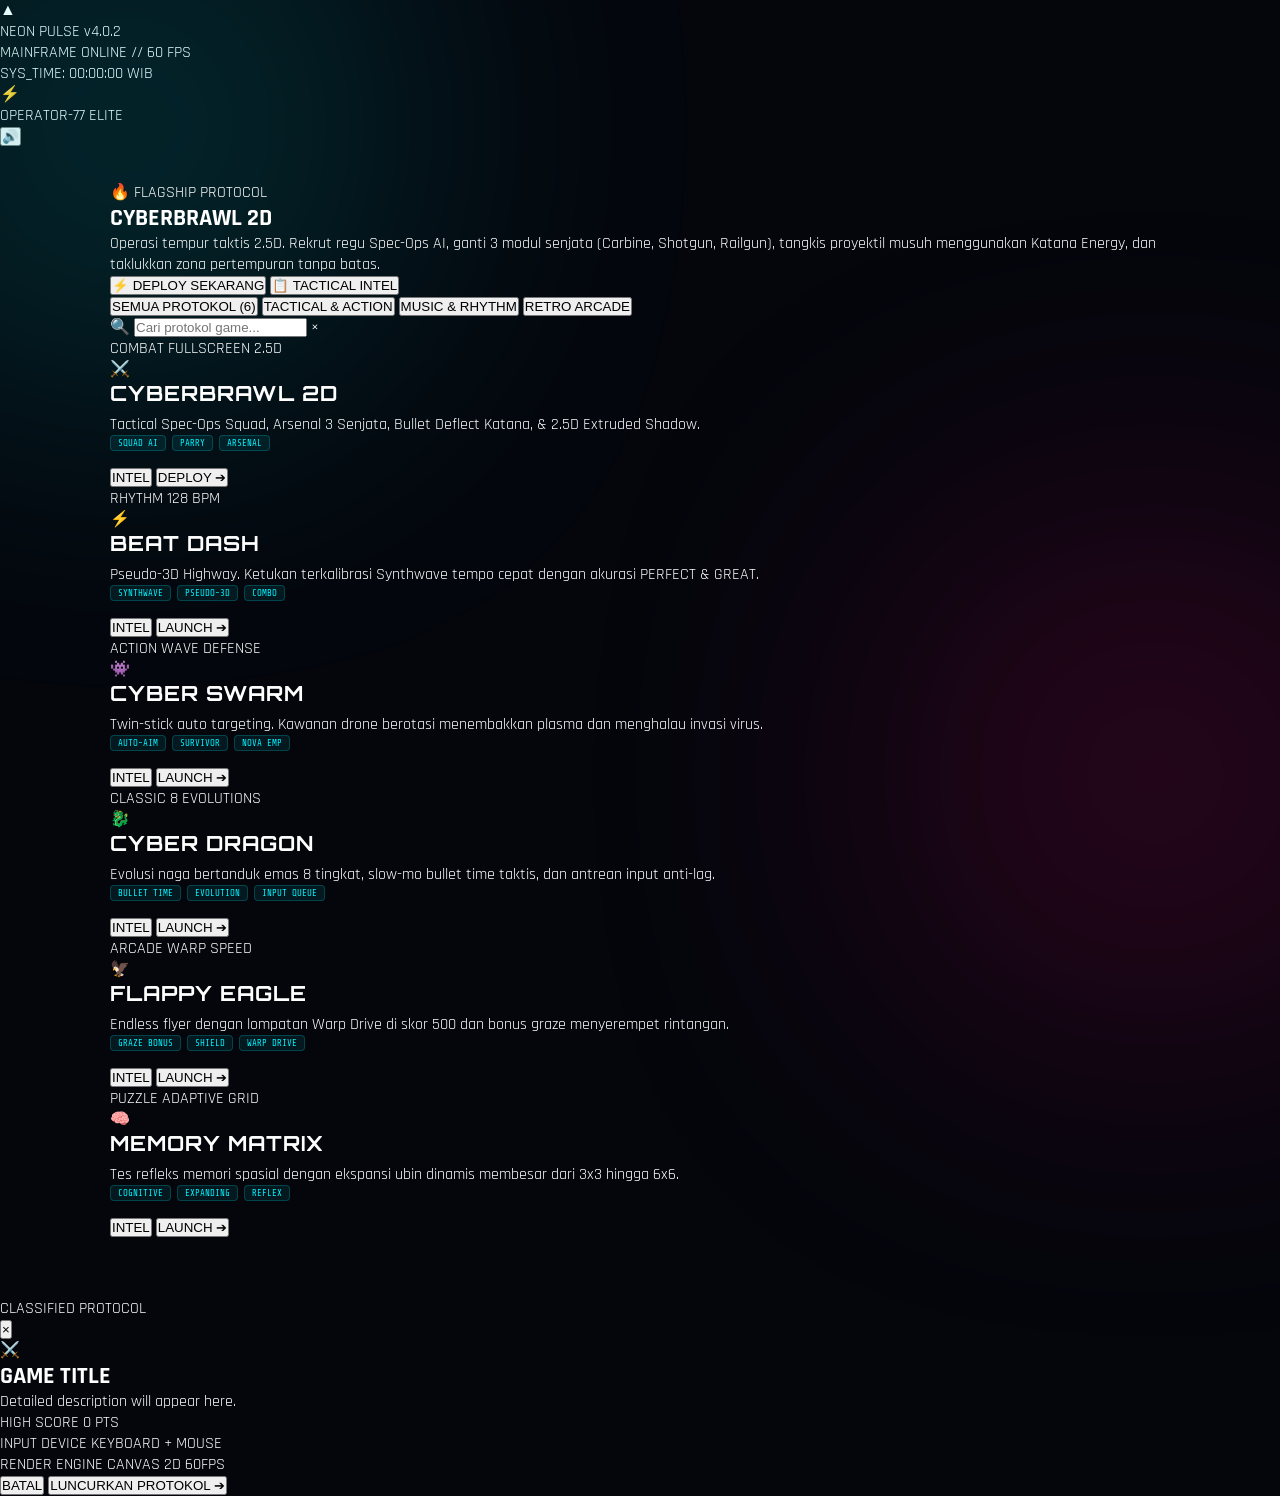
==== commit 6773a7a2: "Memperbarui kerangka tampilan" ====
--- a/Arcade-Game-Hub/index.html
+++ b/Arcade-Game-Hub/index.html
@@ -3,111 +3,283 @@
 <head>
   <meta charset="UTF-8">
   <meta name="viewport" content="width=device-width, initial-scale=1.0, maximum-scale=1.0, user-scalable=no">
-  <title>NEON PULSE // Gaming Platform</title>
-
-  <!-- Typography -->
+  <title>NEON PULSE OS // Cyber Tactical Gaming Portal</title>
+
+  <!-- Google Sci-Fi Fonts -->
   <link rel="preconnect" href="https://fonts.googleapis.com">
   <link rel="preconnect" href="https://fonts.gstatic.com" crossorigin>
-  <link href="https://fonts.googleapis.com/css2?family=Orbitron:wght@600;800;900&family=Rajdhani:wght@600;700&family=Share+Tech+Mono&display=swap" rel="stylesheet">
+  <link href="https://fonts.googleapis.com/css2?family=Orbitron:wght@500;700;800;900&family=Rajdhani:wght@500;600;700&family=Share+Tech+Mono&display=swap" rel="stylesheet">
+  
   <link rel="stylesheet" href="style.css">
 </head>
 <body>
 
-  <!-- Ambient Background Glow -->
+  <!-- Ambient Dynamic Lighting -->
   <div class="ambient-glow bg-cyan"></div>
   <div class="ambient-glow bg-magenta"></div>
-
-  <!-- ==================================================== -->
-  <!-- 🏠 1. BERANDA / LOBBY PORTAL (Katalog Game)          -->
-  <!-- ==================================================== -->
-  <div id="lobbyScreen" class="active">
-    <header class="lobby-header">
-      <div class="badge-status"><span class="live-dot"></span> NEON PLATFORM OS v3.0</div>
-      <h1 class="portal-title">NEON PULSE</h1>
-      <p class="portal-subtitle">OFFLINE GAMING HUB // CHOOSE YOUR PROTOCOL</p>
-    </header>
-
-    <div class="game-catalog">
-      <!-- Card 1: CyberBrawl 2D (FLAGSHIP BATTLEGROUND) -->
-      <div class="game-card featured" onclick="launchGame('brawl')">
-        <div class="card-badge">🔥 FLAGSHIP MOBA</div>
-        <div class="card-icon">⚔️</div>
-        <h3 class="card-title">CYBERBRAWL 2D</h3>
-        <p class="card-desc">10-Player Offline Battleground. Jelajahi arena 2400x2400, loot peti data, stealth bush, dan bertahan dari Firewall Ring.</p>
-        <div class="card-tags">
-          <span>SURVIVAL</span><span>MOBA</span><span>AI BOTS</span>
-        </div>
-        <button class="btn-play">MAINKAN SEKARANG</button>
+  <div class="scanlines-overlay"></div>
+
+  <!-- ========================================================= -->
+  <!-- 🌐 TOP SYSTEM COMMAND BAR (Live Clock, Status & Profile)  -->
+  <!-- ========================================================= -->
+  <header class="os-top-bar">
+    <div class="brand-zone">
+      <div class="brand-hex">▲</div>
+      <div>
+        <div class="brand-title">NEON PULSE <span class="os-version">v4.0.2</span></div>
+        <div class="brand-status"><span class="pulse-dot"></span> MAINFRAME ONLINE // 60 FPS</div>
+      </div>
+    </div>
+
+    <!-- Live Tactical HUD Clock -->
+    <div class="system-clock-card">
+      <span class="clock-label">SYS_TIME:</span>
+      <span id="hudClock" class="clock-value">00:00:00 WIB</span>
+    </div>
+
+    <!-- Operator Profile Badge -->
+    <div class="operator-profile">
+      <div class="avatar-ring">
+        <div class="avatar-img">⚡</div>
+      </div>
+      <div class="profile-info">
+        <div class="operator-id">OPERATOR-77 <span class="rank-tag">ELITE</span></div>
+        <div class="xp-mini-track">
+          <div class="xp-mini-bar" style="width: 72%;"></div>
+        </div>
+      </div>
+      <button id="btnAudioToggle" class="btn-tool" title="Toggle Sound Engine">🔊</button>
+    </div>
+  </header>
+
+  <!-- ========================================================= -->
+  <!-- 🏠 1. LOBBY PORTAL / KATALOG GAME BERIKLAN DAN BER-FILTER -->
+  <!-- ========================================================= -->
+  <main id="lobbyScreen" class="active">
+    
+    <!-- Hero Banner (Flagship Showcase) -->
+    <section class="portal-hero">
+      <div class="hero-content">
+        <span class="badge-featured">🔥 FLAGSHIP PROTOCOL</span>
+        <h1 class="hero-title">CYBERBRAWL 2D</h1>
+        <p class="hero-desc">
+          Operasi tempur taktis 2.5D. Rekrut regu Spec-Ops AI, ganti 3 modul senjata (Carbine, Shotgun, Railgun), tangkis proyektil musuh menggunakan Katana Energy, dan taklukkan zona pertempuran tanpa batas.
+        </p>
+        <div class="hero-actions">
+          <button class="btn-hero-primary" onclick="launchGame('brawl')">
+            <span class="btn-icon">⚡</span> DEPLOY SEKARANG
+          </button>
+          <button class="btn-hero-secondary" onclick="openGameModal('brawl')">
+            <span class="btn-icon">📋</span> TACTICAL INTEL
+          </button>
+        </div>
+      </div>
+    </section>
+
+    <!-- Toolbar: Filter Kategori & Search Input -->
+    <section class="portal-toolbar">
+      <div class="filter-tabs" role="tablist">
+        <button class="tab-btn active" data-filter="all">SEMUA PROTOKOL (6)</button>
+        <button class="tab-btn" data-filter="combat">TACTICAL & ACTION</button>
+        <button class="tab-btn" data-filter="rhythm">MUSIC & RHYTHM</button>
+        <button class="tab-btn" data-filter="arcade">RETRO ARCADE</button>
+      </div>
+
+      <div class="search-box">
+        <span class="search-icon">🔍</span>
+        <input type="text" id="gameSearchInput" placeholder="Cari protokol game..." autocomplete="off">
+        <span class="search-clear" id="searchClearBtn">&times;</span>
+      </div>
+    </section>
+
+    <!-- 3D Interactive Card Grid -->
+    <section class="catalog-grid" id="catalogGrid">
+      
+      <!-- Card 1: CyberBrawl -->
+      <div class="card-3d-wrapper" data-category="combat" data-title="cyberbrawl 2d tactical moba battleground">
+        <div class="card-3d" onclick="launchGame('brawl')">
+          <div class="card-glare"></div>
+          <div class="card-header">
+            <span class="cat-pill combat">COMBAT</span>
+            <span class="fps-pill">FULLSCREEN 2.5D</span>
+          </div>
+          <div class="card-hero-icon">⚔️</div>
+          <h3 class="card-title">CYBERBRAWL 2D</h3>
+          <p class="card-summary">Tactical Spec-Ops Squad, Arsenal 3 Senjata, Bullet Deflect Katana, & 2.5D Extruded Shadow.</p>
+          <div class="card-tags">
+            <span>SQUAD AI</span><span>PARRY</span><span>ARSENAL</span>
+          </div>
+          <div class="card-actions">
+            <button class="btn-card-intel" onclick="event.stopPropagation(); openGameModal('brawl')">INTEL</button>
+            <button class="btn-card-deploy">DEPLOY ➔</button>
+          </div>
+        </div>
       </div>
 
       <!-- Card 2: Beat Dash -->
-      <div class="game-card" onclick="launchGame('rhythm')">
-        <div class="card-badge">RHYTHM</div>
-        <div class="card-icon">⚡</div>
-        <h3 class="card-title">BEAT DASH</h3>
-        <p class="card-desc">Pseudo-3D Highway. Ikuti alunan tempo 128 BPM Synthwave dan tekan tombol nada secara presisi.</p>
-        <div class="card-tags"><span>MUSIC</span><span>3D TRACK</span></div>
-        <button class="btn-play">LAUNCH</button>
+      <div class="card-3d-wrapper" data-category="rhythm" data-title="beat dash rhythm synthwave highway">
+        <div class="card-3d" onclick="launchGame('rhythm')">
+          <div class="card-glare"></div>
+          <div class="card-header">
+            <span class="cat-pill rhythm">RHYTHM</span>
+            <span class="fps-pill">128 BPM</span>
+          </div>
+          <div class="card-hero-icon">⚡</div>
+          <h3 class="card-title">BEAT DASH</h3>
+          <p class="card-summary">Pseudo-3D Highway. Ketukan terkalibrasi Synthwave tempo cepat dengan akurasi PERFECT & GREAT.</p>
+          <div class="card-tags">
+            <span>SYNTHWAVE</span><span>PSEUDO-3D</span><span>COMBO</span>
+          </div>
+          <div class="card-actions">
+            <button class="btn-card-intel" onclick="event.stopPropagation(); openGameModal('rhythm')">INTEL</button>
+            <button class="btn-card-deploy">LAUNCH ➔</button>
+          </div>
+        </div>
       </div>
 
       <!-- Card 3: Cyber Swarm -->
-      <div class="game-card" onclick="launchGame('swarm')">
-        <div class="card-badge">ACTION</div>
-        <div class="card-icon">👾</div>
-        <h3 class="card-title">CYBER SWARM</h3>
-        <p class="card-desc">Arena Survivor. Kendalikan drone penembak plasma otomatis dan musnahkan gelombang antivirus.</p>
-        <div class="card-tags"><span>SURVIVOR</span><span>TWIN-STICK</span></div>
-        <button class="btn-play">LAUNCH</button>
+      <div class="card-3d-wrapper" data-category="combat" data-title="cyber swarm arena survivor twin stick">
+        <div class="card-3d" onclick="launchGame('swarm')">
+          <div class="card-glare"></div>
+          <div class="card-header">
+            <span class="cat-pill combat">ACTION</span>
+            <span class="fps-pill">WAVE DEFENSE</span>
+          </div>
+          <div class="card-hero-icon">👾</div>
+          <h3 class="card-title">CYBER SWARM</h3>
+          <p class="card-summary">Twin-stick auto targeting. Kawanan drone berotasi menembakkan plasma dan menghalau invasi virus.</p>
+          <div class="card-tags">
+            <span>AUTO-AIM</span><span>SURVIVOR</span><span>NOVA EMP</span>
+          </div>
+          <div class="card-actions">
+            <button class="btn-card-intel" onclick="event.stopPropagation(); openGameModal('swarm')">INTEL</button>
+            <button class="btn-card-deploy">LAUNCH ➔</button>
+          </div>
+        </div>
       </div>
 
       <!-- Card 4: Cyber Dragon -->
-      <div class="game-card" onclick="launchGame('snake')">
-        <div class="card-badge">CLASSIC</div>
-        <div class="card-icon">🐉</div>
-        <h3 class="card-title">CYBER DRAGON</h3>
-        <p class="card-desc">Snake berevolusi hingga 8 wujud naga bertanduk emas, slow-motion bullet time, dan antrean input anti-lag.</p>
-        <div class="card-tags"><span>EVOLUTION</span><span>ARCADE</span></div>
-        <button class="btn-play">LAUNCH</button>
+      <div class="card-3d-wrapper" data-category="arcade" data-title="cyber dragon snake evolution bullet time">
+        <div class="card-3d" onclick="launchGame('snake')">
+          <div class="card-glare"></div>
+          <div class="card-header">
+            <span class="cat-pill arcade">CLASSIC</span>
+            <span class="fps-pill">8 EVOLUTIONS</span>
+          </div>
+          <div class="card-hero-icon">🐉</div>
+          <h3 class="card-title">CYBER DRAGON</h3>
+          <p class="card-summary">Evolusi naga bertanduk emas 8 tingkat, slow-mo bullet time taktis, dan antrean input anti-lag.</p>
+          <div class="card-tags">
+            <span>BULLET TIME</span><span>EVOLUTION</span><span>INPUT QUEUE</span>
+          </div>
+          <div class="card-actions">
+            <button class="btn-card-intel" onclick="event.stopPropagation(); openGameModal('snake')">INTEL</button>
+            <button class="btn-card-deploy">LAUNCH ➔</button>
+          </div>
+        </div>
       </div>
 
       <!-- Card 5: Flappy Eagle -->
-      <div class="game-card" onclick="launchGame('flappy')">
-        <div class="card-badge">ARCADE</div>
-        <div class="card-icon">🦅</div>
-        <h3 class="card-title">FLAPPY EAGLE</h3>
-        <p class="card-desc">Endless Flyer dengan transisi Warp Drive tiap kelipatan 500 skor dan bonus mekanik menyerempet (Graze).</p>
-        <div class="card-tags"><span>ENDLESS</span><span>REFLEX</span></div>
-        <button class="btn-play">LAUNCH</button>
+      <div class="card-3d-wrapper" data-category="arcade" data-title="flappy eagle warp drive graze">
+        <div class="card-3d" onclick="launchGame('flappy')">
+          <div class="card-glare"></div>
+          <div class="card-header">
+            <span class="cat-pill arcade">ARCADE</span>
+            <span class="fps-pill">WARP SPEED</span>
+          </div>
+          <div class="card-hero-icon">🦅</div>
+          <h3 class="card-title">FLAPPY EAGLE</h3>
+          <p class="card-summary">Endless flyer dengan lompatan Warp Drive di skor 500 dan bonus graze menyerempet rintangan.</p>
+          <div class="card-tags">
+            <span>GRAZE BONUS</span><span>SHIELD</span><span>WARP DRIVE</span>
+          </div>
+          <div class="card-actions">
+            <button class="btn-card-intel" onclick="event.stopPropagation(); openGameModal('flappy')">INTEL</button>
+            <button class="btn-card-deploy">LAUNCH ➔</button>
+          </div>
+        </div>
       </div>
 
       <!-- Card 6: Memory Matrix -->
-      <div class="game-card" onclick="launchGame('memory')">
-        <div class="card-badge">BRAIN</div>
-        <div class="card-icon">🧠</div>
-        <h3 class="card-title">MEMORY MATRIX</h3>
-        <p class="card-desc">Asah fokus memori spasial dengan ekspansi ukuran grid dinamis dari 3x3 hingga 6x6.</p>
-        <div class="card-tags"><span>PUZZLE</span><span>FOCUS</span></div>
-        <button class="btn-play">LAUNCH</button>
+      <div class="card-3d-wrapper" data-category="arcade" data-title="memory matrix cognitive puzzle grid">
+        <div class="card-3d" onclick="launchGame('memory')">
+          <div class="card-glare"></div>
+          <div class="card-header">
+            <span class="cat-pill arcade">PUZZLE</span>
+            <span class="fps-pill">ADAPTIVE GRID</span>
+          </div>
+          <div class="card-hero-icon">🧠</div>
+          <h3 class="card-title">MEMORY MATRIX</h3>
+          <p class="card-summary">Tes refleks memori spasial dengan ekspansi ubin dinamis membesar dari 3x3 hingga 6x6.</p>
+          <div class="card-tags">
+            <span>COGNITIVE</span><span>EXPANDING</span><span>REFLEX</span>
+          </div>
+          <div class="card-actions">
+            <button class="btn-card-intel" onclick="event.stopPropagation(); openGameModal('memory')">INTEL</button>
+            <button class="btn-card-deploy">LAUNCH ➔</button>
+          </div>
+        </div>
+      </div>
+
+    </section>
+  </main>
+
+  <!-- ========================================================= -->
+  <!-- 📋 TACTICAL INTEL MODAL (Drawer Detail Game)             -->
+  <!-- ========================================================= -->
+  <div id="gameModal" class="modal-backdrop">
+    <div class="modal-window">
+      <div class="modal-header">
+        <div class="modal-badge" id="modalBadge">CLASSIFIED PROTOCOL</div>
+        <button class="modal-close" onclick="closeGameModal()">&times;</button>
+      </div>
+      <div class="modal-body">
+        <div class="modal-icon" id="modalIcon">⚔️</div>
+        <h2 class="modal-title" id="modalTitle">GAME TITLE</h2>
+        <p class="modal-desc" id="modalDesc">Detailed description will appear here.</p>
+        
+        <div class="modal-spec-grid">
+          <div class="spec-card">
+            <span class="spec-label">HIGH SCORE</span>
+            <span class="spec-value highlight" id="modalHighScore">0 PTS</span>
+          </div>
+          <div class="spec-card">
+            <span class="spec-label">INPUT DEVICE</span>
+            <span class="spec-value" id="modalControls">KEYBOARD + MOUSE</span>
+          </div>
+          <div class="spec-card">
+            <span class="spec-label">RENDER ENGINE</span>
+            <span class="spec-value" id="modalEngine">CANVAS 2D 60FPS</span>
+          </div>
+        </div>
+
+        <div class="modal-controls-guide" id="modalGuide">
+          <!-- Panduan tombol akan diinjeksi via JS -->
+        </div>
+      </div>
+      <div class="modal-footer">
+        <button class="btn-modal-cancel" onclick="closeGameModal()">BATAL</button>
+        <button class="btn-modal-deploy" id="modalDeployBtn">LUNCURKAN PROTOKOL ➔</button>
       </div>
     </div>
   </div>
 
-  <!-- ==================================================== -->
-  <!-- 🕹️ 2. LAYAR GAME CONTAINER (Tempat Game Berjalan)     -->
-  <!-- ==================================================== -->
+  <!-- ========================================================= -->
+  <!-- 🕹️ 2. LAYAR GAME SCREEN CONTAINER                        -->
+  <!-- ========================================================= -->
   <div id="gameScreen">
-    <!-- Top Universal Bar -->
     <div class="platform-bar">
-      <button class="btn-back" onclick="exitToLobby()">🏠 KEMBALI KE LOBBY (ESC)</button>
-      <div id="activeGameTitle" class="active-game-title">PLAYING</div>
-      <div class="engine-badge">60 FPS // SYNTH AUDIO</div>
-    </div>
-
-    <!-- Viewport Container -->
+      <button class="btn-back" onclick="exitToLobby()">
+        <span class="key-badge">ESC</span> 🏠 KEMBALI KE LOBBY
+      </button>
+      <div id="activeGameTitle" class="active-game-title">CYBERBRAWL 2D</div>
+      <div class="engine-badge">PROCEDURAL SYNTH // 60 FPS DETERMINISTIC</div>
+    </div>
+
     <div id="viewportContainer" class="arcade-mode">
       <canvas id="gameCanvas" width="720" height="1080"></canvas>
 
-      <!-- HUD Spesifik Khusus CyberBrawl 2D -->
+      <!-- HUD Spesifik CyberBrawl 2D -->
       <div id="brawlHud" class="brawl-hud hidden">
         <div class="brawl-card player-stats">
           <div class="player-header">
@@ -116,38 +288,36 @@
           </div>
           <div class="bar-container hp-bar-bg">
             <div class="bar-fill hp-bar-fill" id="brawlHpBar"></div>
-            <span class="bar-text" id="brawlHpText">100 / 100</span>
+            <span class="bar-text" id="brawlHpText">180 / 180</span>
           </div>
         </div>
 
         <div class="brawl-top-right">
           <div class="brawl-card match-info">
-            <span>OPERATORS: <b id="brawlAlive">10</b></span>
+            <span>HOSTILES: <b id="brawlAlive">0</b></span>
             <span>KILLS: <b id="brawlKills">0</b></span>
           </div>
-          <div class="minimap-wrapper">
-            <canvas id="minimapCanvas" width="140" height="140"></canvas>
-          </div>
-        </div>
-
-        <div class="brawl-skills">
-          <div class="skill-slot">
-            <span class="skill-key">SPACE</span>
-            <span class="skill-icon">⚡</span>
-            <span class="skill-name">BLINK</span>
-          </div>
-          <div class="skill-slot">
-            <span class="skill-key">E / R-CLICK</span>
-            <span class="skill-icon">🌀</span>
-            <span class="skill-name">NOVA</span>
-          </div>
-        </div>
-      </div>
-    </div>
-
-    <!-- HUD Instruksi Bawah untuk Game Arcade -->
+        </div>
+
+        <div class="brawl-weapons-deck">
+          <div class="wep-card active" id="wepSlot0">
+            <span class="wep-key">1</span>
+            <span class="wep-name">M4-CARBINE</span>
+          </div>
+          <div class="wep-card" id="wepSlot1">
+            <span class="wep-key">2</span>
+            <span class="wep-name">SHOTGUN</span>
+          </div>
+          <div class="wep-card" id="wepSlot2">
+            <span class="wep-key">3</span>
+            <span class="wep-name">RAILGUN</span>
+          </div>
+        </div>
+      </div>
+    </div>
+
     <footer class="hud-panel" id="arcadeHudPanel">
-      <div class="hud-content" id="gameInfo">Gunakan keyboard/sentuhan layar untuk bermain.</div>
+      <div class="hud-content" id="gameInfo">Gunakan keyboard atau sentuh layar untuk bermain.</div>
     </footer>
   </div>
 
--- a/Arcade-Game-Hub/style.css
+++ b/Arcade-Game-Hub/style.css
@@ -1,14 +1,14 @@
 :root {
-  --neon-cyan: #00f2fe;
-  --neon-cyan-glow: rgba(0, 242, 254, 0.4);
-  --neon-green: #00ff66;
-  --neon-red: #ff0055;
-  --neon-amber: #ffea00;
-  --bg-hud: rgba(6, 11, 20, 0.75);
-  --border-hud: 1px solid rgba(0, 242, 254, 0.25);
+  --bg-dark: #04060c;
+  --bg-card: rgba(13, 20, 36, 0.7);
+  --cyan-neon: #00f2fe;
+  --magenta-neon: #ff007f;
+  --green-neon: #00e676;
+  --amber-neon: #ffc107;
   --font-title: 'Orbitron', monospace, sans-serif;
   --font-body: 'Rajdhani', sans-serif;
   --font-mono: 'Share Tech Mono', monospace;
+  --border-neon: 1px solid rgba(0, 242, 254, 0.2);
 }
 
 * {
@@ -22,204 +22,342 @@
 
 body, html {
   width: 100%;
-  height: 100%;
+  min-height: 100%;
+  background-color: var(--bg-dark);
+  color: #ffffff;
+  font-family: var(--font-body);
+  overflow-x: hidden;
+}
+
+.ambient-glow {
+  position: fixed;
+  width: 450px;
+  height: 450px;
+  border-radius: 50%;
+  filter: blur(160px);
+  z-index: 0;
+  pointer-events: none;
+  opacity: 0.25;
+}
+.bg-cyan { background: var(--cyan-neon); top: -100px; left: -100px; }
+.bg-magenta { background: var(--magenta-neon); bottom: -100px; right: -100px; }
+
+/* ==================================================== */
+/* 🏠 LOBBY SCREEN / PORTAL KATALOG                     */
+/* ==================================================== */
+#lobbyScreen {
+  position: relative;
+  z-index: 2;
+  max-width: 1100px;
+  margin: 0 auto;
+  padding: 35px 20px 60px;
+  display: none;
+}
+#lobbyScreen.active { display: block; }
+
+.lobby-header {
+  text-align: center;
+  margin-bottom: 35px;
+}
+.badge-status {
+  display: inline-flex;
+  align-items: center;
+  gap: 8px;
+  font-family: var(--font-mono);
+  font-size: 11px;
+  color: var(--green-neon);
+  background: rgba(0, 230, 118, 0.08);
+  border: 1px solid rgba(0, 230, 118, 0.25);
+  padding: 4px 14px;
+  border-radius: 20px;
+  margin-bottom: 12px;
+}
+.live-dot {
+  width: 6px; height: 6px;
+  background: var(--green-neon);
+  border-radius: 50%;
+  box-shadow: 0 0 8px var(--green-neon);
+}
+.portal-title {
+  font-family: var(--font-title);
+  font-size: 2.8rem;
+  letter-spacing: 5px;
+  text-shadow: 0 0 15px var(--cyan-neon);
+}
+.portal-subtitle {
+  font-family: var(--font-mono);
+  color: #7d94ad;
+  letter-spacing: 2px;
+  font-size: 13px;
+  margin-top: 6px;
+}
+
+/* Grid Katalog Game */
+.game-catalog {
+  display: grid;
+  grid-template-columns: repeat(auto-fit, minmax(310px, 1fr));
+  gap: 22px;
+}
+
+.game-card {
+  position: relative;
+  background: var(--bg-card);
+  border: var(--border-neon);
+  border-radius: 16px;
+  padding: 24px;
+  -webkit-backdrop-filter: blur(12px);
+  backdrop-filter: blur(12px);
+  cursor: pointer;
+  display: flex;
+  flex-direction: column;
+  transition: all 0.3s cubic-bezier(0.2, 0.8, 0.2, 1);
   overflow: hidden;
-  background-color: #020408;
-  font-family: var(--font-body);
-  color: #ffffff;
-}
-
-/* Kanvas Layar Penuh */
-#gameCanvas {
-  position: absolute;
-  top: 0;
-  left: 0;
+}
+.game-card:hover {
+  transform: translateY(-6px);
+  border-color: var(--cyan-neon);
+  box-shadow: 0 12px 30px rgba(0, 242, 254, 0.25);
+}
+.game-card.featured {
+  grid-column: span 1;
+  border-color: var(--cyan-neon);
+  background: linear-gradient(145deg, rgba(0, 242, 254, 0.1) 0%, rgba(13, 20, 36, 0.9) 100%);
+  box-shadow: 0 0 20px rgba(0, 242, 254, 0.2);
+}
+@media (min-width: 992px) {
+  .game-card.featured { grid-column: span 2; }
+}
+
+.card-badge {
+  align-self: flex-start;
+  font-family: var(--font-mono);
+  font-size: 10px;
+  font-weight: 700;
+  padding: 3px 8px;
+  border-radius: 4px;
+  background: rgba(255, 255, 255, 0.1);
+  color: var(--cyan-neon);
+  margin-bottom: 12px;
+}
+.card-icon { font-size: 2.4rem; margin-bottom: 10px; }
+.card-title {
+  font-family: var(--font-title);
+  font-size: 1.3rem;
+  letter-spacing: 1px;
+  margin-bottom: 8px;
+}
+.card-desc {
+  font-size: 13.5px;
+  color: #9cb1c9;
+  line-height: 1.5;
+  margin-bottom: 16px;
+  flex-grow: 1;
+}
+.card-tags {
+  display: flex;
+  gap: 6px;
+  margin-bottom: 16px;
+  flex-wrap: wrap;
+}
+.card-tags span {
+  font-family: var(--font-mono);
+  font-size: 9px;
+  background: rgba(0, 242, 254, 0.08);
+  border: 1px solid rgba(0, 242, 254, 0.2);
+  color: var(--cyan-neon);
+  padding: 2px 7px;
+  border-radius: 4px;
+}
+.btn-play {
   width: 100%;
-  height: 100%;
-  display: block;
-  z-index: 1;
-}
-
-/* HUD Overlay Layer */
-#hudLayer {
-  position: absolute;
-  top: 0;
-  left: 0;
-  width: 100%;
-  height: 100%;
-  z-index: 10;
-  pointer-events: none;
-  display: flex;
-  flex-direction: column;
+  background: linear-gradient(90deg, #00c6ff, #0072ff);
+  border: none;
+  color: #fff;
+  font-family: var(--font-title);
+  font-size: 11px;
+  font-weight: 800;
+  letter-spacing: 1px;
+  padding: 10px;
+  border-radius: 8px;
+  cursor: pointer;
+  transition: opacity 0.2s;
+}
+.btn-play:hover { opacity: 0.9; }
+
+/* ==================================================== */
+/* 🕹️ GAME CONTAINER & UNIVERSAL TOP BAR                 */
+/* ==================================================== */
+#gameScreen {
+  position: fixed;
+  top: 0; left: 0;
+  width: 100%; height: 100%;
+  background: #020408;
+  z-index: 100;
+  display: none;
+  flex-direction: column;
+}
+#gameScreen.active { display: flex; }
+
+.platform-bar {
+  height: 48px;
+  background: rgba(8, 14, 25, 0.9);
+  border-bottom: 1px solid rgba(255, 255, 255, 0.08);
+  display: flex;
   justify-content: space-between;
-  padding: 20px;
-}
-
-.hud-card {
-  background: var(--bg-hud);
-  border: var(--border-hud);
-  border-radius: 10px;
-  padding: 10px 14px;
+  align-items: center;
+  padding: 0 16px;
   -webkit-backdrop-filter: blur(8px);
   backdrop-filter: blur(8px);
-  pointer-events: auto;
-}
-
-/* Player Stats Card (Top Left) */
-.player-stats {
-  width: 250px;
-}
-
-.player-header {
-  display: flex;
+  z-index: 10;
+}
+.btn-back {
+  background: rgba(255, 255, 255, 0.08);
+  border: 1px solid rgba(255, 255, 255, 0.15);
+  color: #fff;
+  font-family: var(--font-title);
+  font-size: 10px;
+  padding: 6px 12px;
+  border-radius: 6px;
+  cursor: pointer;
+  transition: background 0.2s;
+}
+.btn-back:hover { background: rgba(255, 0, 85, 0.3); border-color: var(--magenta-neon); }
+.active-game-title {
+  font-family: var(--font-title);
+  font-size: 13px;
+  letter-spacing: 2px;
+  color: var(--cyan-neon);
+}
+.engine-badge {
+  font-family: var(--font-mono);
+  font-size: 10px;
+  color: #798da3;
+}
+
+#viewportContainer {
+  flex-grow: 1;
+  position: relative;
+  display: flex;
+  justify-content: center;
   align-items: center;
-  gap: 8px;
-  margin-bottom: 6px;
-}
-
+  overflow: hidden;
+}
+
+/* Mode Arcade (Tampilan Kanvas 360x540 Vertikal) */
+#viewportContainer.arcade-mode canvas#gameCanvas {
+  width: 360px;
+  height: 540px;
+  border-radius: 12px;
+  border: 1px solid rgba(0, 242, 254, 0.3);
+  box-shadow: 0 0 35px rgba(0, 0, 0, 0.9);
+  background: #000;
+}
+
+/* Mode Fullscreen (Khusus CyberBrawl 2D) */
+#viewportContainer.fullscreen-mode canvas#gameCanvas {
+  width: 100% !important;
+  height: 100% !important;
+  border-radius: 0;
+  border: none;
+}
+
+/* HUD MOBA BRAWL */
+.brawl-hud {
+  position: absolute;
+  top: 0; left: 0;
+  width: 100%; height: 100%;
+  pointer-events: none;
+  padding: 16px;
+  display: flex;
+  flex-direction: column;
+  justify-content: space-between;
+}
+.brawl-hud.hidden { display: none; }
+
+.brawl-card {
+  background: rgba(6, 12, 22, 0.8);
+  border: 1px solid rgba(0, 242, 254, 0.3);
+  border-radius: 8px;
+  padding: 8px 12px;
+  -webkit-backdrop-filter: blur(8px);
+  backdrop-filter: blur(8px);
+}
+.player-stats { width: 220px; }
 .badge-level {
-  font-family: var(--font-title);
-  font-size: 11px;
-  background: var(--neon-cyan);
-  color: #000000;
-  padding: 2px 6px;
-  border-radius: 4px;
+  background: var(--cyan-neon);
+  color: #000;
+  font-family: var(--font-title);
+  font-size: 10px;
+  padding: 2px 5px;
+  border-radius: 3px;
   font-weight: 800;
 }
-
-.player-name {
-  font-family: var(--font-mono);
-  font-size: 12px;
-  letter-spacing: 1px;
-  color: #8fa5be;
-}
-
+.player-name { font-family: var(--font-mono); font-size: 11px; margin-left: 6px; }
 .bar-container {
+  width: 100%; height: 12px;
+  background: rgba(255, 255, 255, 0.1);
+  border-radius: 3px;
   position: relative;
-  width: 100%;
-  height: 14px;
-  background: rgba(255, 255, 255, 0.08);
-  border-radius: 4px;
   overflow: hidden;
-  margin-bottom: 4px;
-}
-
-.bar-fill {
-  height: 100%;
-  transition: width 0.15s ease-out;
-}
-
+  margin-top: 4px;
+}
 .hp-bar-fill {
   background: linear-gradient(90deg, #ff0055, #00ff66);
-  width: 100%;
-}
-
-.exp-bar-fill {
-  background: linear-gradient(90deg, #0072ff, #00f2fe);
-  width: 0%;
-}
-
+  height: 100%; width: 100%;
+}
 .bar-text {
   position: absolute;
-  top: 50%;
-  left: 50%;
+  top: 50%; left: 50%;
   transform: translate(-50%, -50%);
   font-family: var(--font-mono);
-  font-size: 9px;
-  font-weight: bold;
-  text-shadow: 0 0 4px #000;
-}
-
-/* Top Right: Match Info & Minimap */
-.hud-top-right {
+  font-size: 8.5px;
+  font-weight: 700;
+}
+
+.brawl-top-right {
   position: absolute;
-  top: 20px;
-  right: 20px;
+  top: 16px; right: 16px;
   display: flex;
   flex-direction: column;
   align-items: flex-end;
-  gap: 10px;
-}
-
-.match-info {
-  display: flex;
-  gap: 14px;
-  font-family: var(--font-mono);
-  font-size: 12px;
-}
-
-.match-info b {
-  color: var(--neon-cyan);
-}
-
+  gap: 8px;
+}
+.match-info { font-family: var(--font-mono); font-size: 11px; display: flex; gap: 10px; }
 .minimap-wrapper {
-  background: var(--bg-hud);
-  border: var(--border-hud);
-  border-radius: 8px;
-  padding: 4px;
-  -webkit-backdrop-filter: blur(8px);
-  backdrop-filter: blur(8px);
-}
-
-#minimapCanvas {
-  display: block;
+  background: rgba(6, 12, 22, 0.8);
+  border: 1px solid rgba(0, 242, 254, 0.3);
   border-radius: 6px;
-  background: #040810;
-}
-
-/* Bottom Center: Skill Deck */
-.skill-deck {
+  padding: 3px;
+}
+#minimapCanvas { display: block; border-radius: 4px; background: #010408; }
+
+.brawl-skills {
   align-self: center;
   display: flex;
-  gap: 16px;
-  pointer-events: auto;
-  margin-bottom: 10px;
-}
-
+  gap: 12px;
+  margin-bottom: 8px;
+}
 .skill-slot {
-  position: relative;
-  width: 68px;
-  height: 68px;
-  background: var(--bg-hud);
-  border: var(--border-hud);
-  border-radius: 12px;
+  width: 58px; height: 58px;
+  background: rgba(6, 12, 22, 0.8);
+  border: 1px solid rgba(0, 242, 254, 0.3);
+  border-radius: 10px;
   display: flex;
   flex-direction: column;
   align-items: center;
   justify-content: center;
-  overflow: hidden;
-  -webkit-backdrop-filter: blur(8px);
-  backdrop-filter: blur(8px);
-  box-shadow: 0 4px 15px rgba(0, 0, 0, 0.6);
-}
-
-.skill-key {
-  position: absolute;
-  top: 3px;
-  font-family: var(--font-mono);
-  font-size: 8.5px;
-  color: #798da3;
-}
-
-.skill-icon {
-  font-size: 1.4rem;
-  margin-top: 4px;
-}
-
-.skill-name {
-  font-family: var(--font-title);
-  font-size: 7.5px;
-  color: var(--neon-cyan);
-  margin-top: 2px;
-  letter-spacing: 0.5px;
-}
-
-.cooldown-overlay {
-  position: absolute;
-  bottom: 0;
-  left: 0;
-  width: 100%;
-  height: 0%;
-  background: rgba(0, 0, 0, 0.7);
-  transition: height 0.1s linear;
-}+}
+.skill-key { font-family: var(--font-mono); font-size: 8px; color: #7d94ad; }
+.skill-icon { font-size: 1.2rem; }
+.skill-name { font-family: var(--font-title); font-size: 7px; color: var(--cyan-neon); }
+
+/* HUD Footer Arcade */
+.hud-panel {
+  background: rgba(8, 14, 25, 0.9);
+  border-top: 1px solid rgba(255, 255, 255, 0.08);
+  padding: 8px 16px;
+  text-align: center;
+  font-size: 13px;
+  color: #8c9cb3;
+}
+.hud-panel b { color: var(--cyan-neon); }
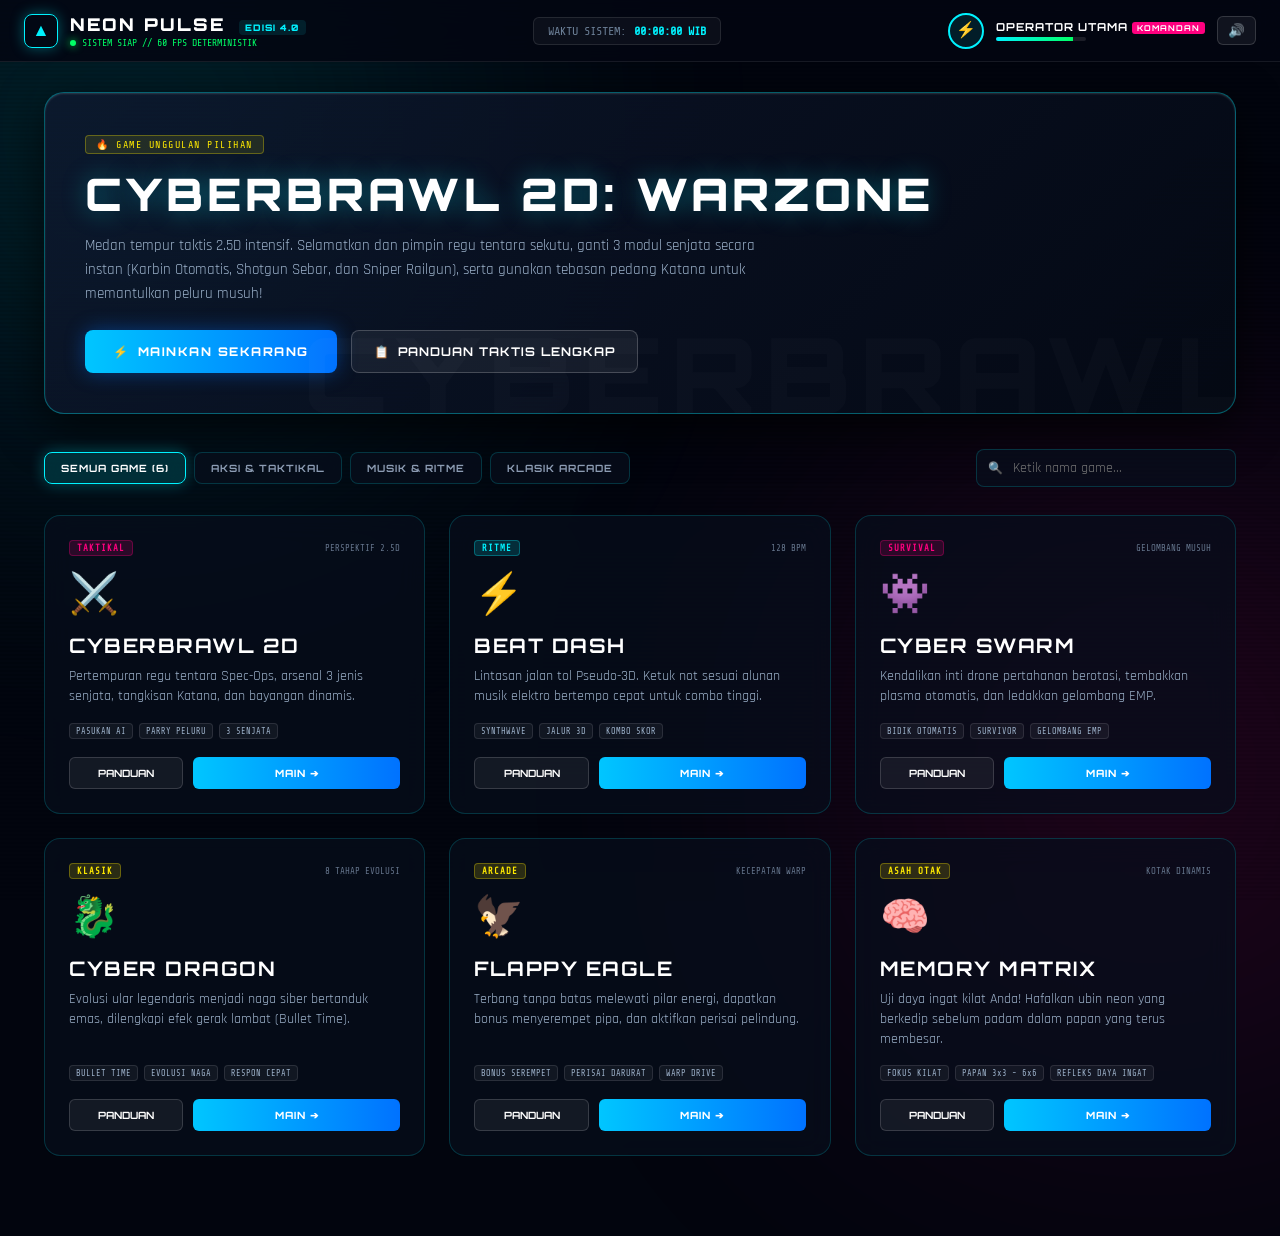
==== commit 05d91180: "Memperbaiki teks dan tatabahasa (melalui AI)" ====
--- a/Arcade-Game-Hub/index.html
+++ b/Arcade-Game-Hub/index.html
@@ -3,12 +3,12 @@
 <head>
   <meta charset="UTF-8">
   <meta name="viewport" content="width=device-width, initial-scale=1.0, maximum-scale=1.0, user-scalable=no">
-  <title>NEON PULSE OS // Cyber Tactical Gaming Portal</title>
-
-  <!-- Google Sci-Fi Fonts -->
+  <title>NEON PULSE // Portal Game Aksi & Arcade</title>
+
+  <!-- Typography Futuristik -->
   <link rel="preconnect" href="https://fonts.googleapis.com">
   <link rel="preconnect" href="https://fonts.gstatic.com" crossorigin>
-  <link href="https://fonts.googleapis.com/css2?family=Orbitron:wght@500;700;800;900&family=Rajdhani:wght@500;600;700&family=Share+Tech+Mono&display=swap" rel="stylesheet">
+  <link href="https://fonts.googleapis.com/css2?family=Orbitron:wght@600;700;800;900&family=Rajdhani:wght@500;600;700&family=Share+Tech+Mono&display=swap" rel="stylesheet">
   
   <link rel="stylesheet" href="style.css">
 </head>
@@ -20,203 +20,203 @@
   <div class="scanlines-overlay"></div>
 
   <!-- ========================================================= -->
-  <!-- 🌐 TOP SYSTEM COMMAND BAR (Live Clock, Status & Profile)  -->
+  <!-- 🌐 HEADER SISTEM (Waktu Nyata, Status Server & Profil)     -->
   <!-- ========================================================= -->
   <header class="os-top-bar">
     <div class="brand-zone">
       <div class="brand-hex">▲</div>
       <div>
-        <div class="brand-title">NEON PULSE <span class="os-version">v4.0.2</span></div>
-        <div class="brand-status"><span class="pulse-dot"></span> MAINFRAME ONLINE // 60 FPS</div>
-      </div>
-    </div>
-
-    <!-- Live Tactical HUD Clock -->
+        <div class="brand-title">NEON PULSE <span class="os-version">EDISI 4.0</span></div>
+        <div class="brand-status"><span class="pulse-dot"></span> SISTEM SIAP // 60 FPS DETERMINISTIK</div>
+      </div>
+    </div>
+
+    <!-- Jam Digital HUD -->
     <div class="system-clock-card">
-      <span class="clock-label">SYS_TIME:</span>
+      <span class="clock-label">WAKTU SISTEM:</span>
       <span id="hudClock" class="clock-value">00:00:00 WIB</span>
     </div>
 
-    <!-- Operator Profile Badge -->
+    <!-- Profil Operator & Pengatur Audio -->
     <div class="operator-profile">
       <div class="avatar-ring">
         <div class="avatar-img">⚡</div>
       </div>
       <div class="profile-info">
-        <div class="operator-id">OPERATOR-77 <span class="rank-tag">ELITE</span></div>
+        <div class="operator-id">OPERATOR UTAMA <span class="rank-tag">KOMANDAN</span></div>
         <div class="xp-mini-track">
-          <div class="xp-mini-bar" style="width: 72%;"></div>
-        </div>
-      </div>
-      <button id="btnAudioToggle" class="btn-tool" title="Toggle Sound Engine">🔊</button>
+          <div class="xp-mini-bar" style="width: 85%;"></div>
+        </div>
+      </div>
+      <button id="btnAudioToggle" class="btn-tool" onclick="toggleAudio()" title="Aktif / Matikan Suara">🔊</button>
     </div>
   </header>
 
   <!-- ========================================================= -->
-  <!-- 🏠 1. LOBBY PORTAL / KATALOG GAME BERIKLAN DAN BER-FILTER -->
+  <!-- 🏠 LOBBY UTAMA & KATALOG GAME                             -->
   <!-- ========================================================= -->
   <main id="lobbyScreen" class="active">
     
-    <!-- Hero Banner (Flagship Showcase) -->
+    <!-- Hero Showcase: Game Unggulan -->
     <section class="portal-hero">
       <div class="hero-content">
-        <span class="badge-featured">🔥 FLAGSHIP PROTOCOL</span>
-        <h1 class="hero-title">CYBERBRAWL 2D</h1>
+        <span class="badge-featured">🔥 GAME UNGGULAN PILIHAN</span>
+        <h1 class="hero-title">CYBERBRAWL 2D: WARZONE</h1>
         <p class="hero-desc">
-          Operasi tempur taktis 2.5D. Rekrut regu Spec-Ops AI, ganti 3 modul senjata (Carbine, Shotgun, Railgun), tangkis proyektil musuh menggunakan Katana Energy, dan taklukkan zona pertempuran tanpa batas.
+          Medan tempur taktis 2.5D intensif. Selamatkan dan pimpin regu tentara sekutu, ganti 3 modul senjata secara instan (Karbin Otomatis, Shotgun Sebar, dan Sniper Railgun), serta gunakan tebasan pedang Katana untuk memantulkan peluru musuh!
         </p>
         <div class="hero-actions">
           <button class="btn-hero-primary" onclick="launchGame('brawl')">
-            <span class="btn-icon">⚡</span> DEPLOY SEKARANG
+            <span class="btn-icon">⚡</span> MAINKAN SEKARANG
           </button>
           <button class="btn-hero-secondary" onclick="openGameModal('brawl')">
-            <span class="btn-icon">📋</span> TACTICAL INTEL
+            <span class="btn-icon">📋</span> PANDUAN TAKTIS LENGKAP
           </button>
         </div>
       </div>
     </section>
 
-    <!-- Toolbar: Filter Kategori & Search Input -->
+    <!-- Toolbar: Kategori & Pencarian -->
     <section class="portal-toolbar">
       <div class="filter-tabs" role="tablist">
-        <button class="tab-btn active" data-filter="all">SEMUA PROTOKOL (6)</button>
-        <button class="tab-btn" data-filter="combat">TACTICAL & ACTION</button>
-        <button class="tab-btn" data-filter="rhythm">MUSIC & RHYTHM</button>
-        <button class="tab-btn" data-filter="arcade">RETRO ARCADE</button>
+        <button class="tab-btn active" onclick="filterCategory('all', this)">SEMUA GAME (6)</button>
+        <button class="tab-btn" onclick="filterCategory('combat', this)">AKSI & TAKTIKAL</button>
+        <button class="tab-btn" onclick="filterCategory('rhythm', this)">MUSIK & RITME</button>
+        <button class="tab-btn" onclick="filterCategory('arcade', this)">KLASIK ARCADE</button>
       </div>
 
       <div class="search-box">
         <span class="search-icon">🔍</span>
-        <input type="text" id="gameSearchInput" placeholder="Cari protokol game..." autocomplete="off">
-        <span class="search-clear" id="searchClearBtn">&times;</span>
+        <input type="text" id="gameSearchInput" oninput="handleSearch(this.value)" placeholder="Ketik nama game..." autocomplete="off">
+        <span class="search-clear" id="searchClearBtn" onclick="clearSearch()">&times;</span>
       </div>
     </section>
 
-    <!-- 3D Interactive Card Grid -->
+    <!-- Grid Kartu Game 3D Interaktif -->
     <section class="catalog-grid" id="catalogGrid">
       
-      <!-- Card 1: CyberBrawl -->
-      <div class="card-3d-wrapper" data-category="combat" data-title="cyberbrawl 2d tactical moba battleground">
+      <!-- 1. CyberBrawl 2D -->
+      <div class="card-3d-wrapper" data-category="combat" data-title="cyberbrawl 2d warzone aksi taktikal tembak perang">
         <div class="card-3d" onclick="launchGame('brawl')">
           <div class="card-glare"></div>
           <div class="card-header">
-            <span class="cat-pill combat">COMBAT</span>
-            <span class="fps-pill">FULLSCREEN 2.5D</span>
+            <span class="cat-pill combat">TAKTIKAL</span>
+            <span class="fps-pill">PERSPEKTIF 2.5D</span>
           </div>
           <div class="card-hero-icon">⚔️</div>
           <h3 class="card-title">CYBERBRAWL 2D</h3>
-          <p class="card-summary">Tactical Spec-Ops Squad, Arsenal 3 Senjata, Bullet Deflect Katana, & 2.5D Extruded Shadow.</p>
-          <div class="card-tags">
-            <span>SQUAD AI</span><span>PARRY</span><span>ARSENAL</span>
-          </div>
-          <div class="card-actions">
-            <button class="btn-card-intel" onclick="event.stopPropagation(); openGameModal('brawl')">INTEL</button>
-            <button class="btn-card-deploy">DEPLOY ➔</button>
-          </div>
-        </div>
-      </div>
-
-      <!-- Card 2: Beat Dash -->
-      <div class="card-3d-wrapper" data-category="rhythm" data-title="beat dash rhythm synthwave highway">
+          <p class="card-summary">Pertempuran regu tentara Spec-Ops, arsenal 3 jenis senjata, tangkisan Katana, dan bayangan dinamis.</p>
+          <div class="card-tags">
+            <span>PASUKAN AI</span><span>PARRY PELURU</span><span>3 SENJATA</span>
+          </div>
+          <div class="card-actions">
+            <button class="btn-card-intel" onclick="event.stopPropagation(); openGameModal('brawl')">PANDUAN</button>
+            <button class="btn-card-deploy">MAIN ➔</button>
+          </div>
+        </div>
+      </div>
+
+      <!-- 2. Beat Dash -->
+      <div class="card-3d-wrapper" data-category="rhythm" data-title="beat dash ritme musik lagu synthwave">
         <div class="card-3d" onclick="launchGame('rhythm')">
           <div class="card-glare"></div>
           <div class="card-header">
-            <span class="cat-pill rhythm">RHYTHM</span>
+            <span class="cat-pill rhythm">RITME</span>
             <span class="fps-pill">128 BPM</span>
           </div>
           <div class="card-hero-icon">⚡</div>
           <h3 class="card-title">BEAT DASH</h3>
-          <p class="card-summary">Pseudo-3D Highway. Ketukan terkalibrasi Synthwave tempo cepat dengan akurasi PERFECT & GREAT.</p>
-          <div class="card-tags">
-            <span>SYNTHWAVE</span><span>PSEUDO-3D</span><span>COMBO</span>
-          </div>
-          <div class="card-actions">
-            <button class="btn-card-intel" onclick="event.stopPropagation(); openGameModal('rhythm')">INTEL</button>
-            <button class="btn-card-deploy">LAUNCH ➔</button>
-          </div>
-        </div>
-      </div>
-
-      <!-- Card 3: Cyber Swarm -->
-      <div class="card-3d-wrapper" data-category="combat" data-title="cyber swarm arena survivor twin stick">
+          <p class="card-summary">Lintasan jalan tol Pseudo-3D. Ketuk not sesuai alunan musik elektro bertempo cepat untuk combo tinggi.</p>
+          <div class="card-tags">
+            <span>SYNTHWAVE</span><span>JALUR 3D</span><span>KOMBO SKOR</span>
+          </div>
+          <div class="card-actions">
+            <button class="btn-card-intel" onclick="event.stopPropagation(); openGameModal('rhythm')">PANDUAN</button>
+            <button class="btn-card-deploy">MAIN ➔</button>
+          </div>
+        </div>
+      </div>
+
+      <!-- 3. Cyber Swarm -->
+      <div class="card-3d-wrapper" data-category="combat" data-title="cyber swarm arena survivor robot drone aksi">
         <div class="card-3d" onclick="launchGame('swarm')">
           <div class="card-glare"></div>
           <div class="card-header">
-            <span class="cat-pill combat">ACTION</span>
-            <span class="fps-pill">WAVE DEFENSE</span>
+            <span class="cat-pill combat">SURVIVAL</span>
+            <span class="fps-pill">GELOMBANG MUSUH</span>
           </div>
           <div class="card-hero-icon">👾</div>
           <h3 class="card-title">CYBER SWARM</h3>
-          <p class="card-summary">Twin-stick auto targeting. Kawanan drone berotasi menembakkan plasma dan menghalau invasi virus.</p>
-          <div class="card-tags">
-            <span>AUTO-AIM</span><span>SURVIVOR</span><span>NOVA EMP</span>
-          </div>
-          <div class="card-actions">
-            <button class="btn-card-intel" onclick="event.stopPropagation(); openGameModal('swarm')">INTEL</button>
-            <button class="btn-card-deploy">LAUNCH ➔</button>
-          </div>
-        </div>
-      </div>
-
-      <!-- Card 4: Cyber Dragon -->
-      <div class="card-3d-wrapper" data-category="arcade" data-title="cyber dragon snake evolution bullet time">
+          <p class="card-summary">Kendalikan inti drone pertahanan berotasi, tembakkan plasma otomatis, dan ledakkan gelombang EMP.</p>
+          <div class="card-tags">
+            <span>BIDIK OTOMATIS</span><span>SURVIVOR</span><span>GELOMBANG EMP</span>
+          </div>
+          <div class="card-actions">
+            <button class="btn-card-intel" onclick="event.stopPropagation(); openGameModal('swarm')">PANDUAN</button>
+            <button class="btn-card-deploy">MAIN ➔</button>
+          </div>
+        </div>
+      </div>
+
+      <!-- 4. Cyber Dragon -->
+      <div class="card-3d-wrapper" data-category="arcade" data-title="cyber dragon ular snake klasik evolusi naga">
         <div class="card-3d" onclick="launchGame('snake')">
           <div class="card-glare"></div>
           <div class="card-header">
-            <span class="cat-pill arcade">CLASSIC</span>
-            <span class="fps-pill">8 EVOLUTIONS</span>
+            <span class="cat-pill arcade">KLASIK</span>
+            <span class="fps-pill">8 TAHAP EVOLUSI</span>
           </div>
           <div class="card-hero-icon">🐉</div>
           <h3 class="card-title">CYBER DRAGON</h3>
-          <p class="card-summary">Evolusi naga bertanduk emas 8 tingkat, slow-mo bullet time taktis, dan antrean input anti-lag.</p>
-          <div class="card-tags">
-            <span>BULLET TIME</span><span>EVOLUTION</span><span>INPUT QUEUE</span>
-          </div>
-          <div class="card-actions">
-            <button class="btn-card-intel" onclick="event.stopPropagation(); openGameModal('snake')">INTEL</button>
-            <button class="btn-card-deploy">LAUNCH ➔</button>
-          </div>
-        </div>
-      </div>
-
-      <!-- Card 5: Flappy Eagle -->
-      <div class="card-3d-wrapper" data-category="arcade" data-title="flappy eagle warp drive graze">
+          <p class="card-summary">Evolusi ular legendaris menjadi naga siber bertanduk emas, dilengkapi efek gerak lambat (Bullet Time).</p>
+          <div class="card-tags">
+            <span>BULLET TIME</span><span>EVOLUSI NAGA</span><span>RESPON CEPAT</span>
+          </div>
+          <div class="card-actions">
+            <button class="btn-card-intel" onclick="event.stopPropagation(); openGameModal('snake')">PANDUAN</button>
+            <button class="btn-card-deploy">MAIN ➔</button>
+          </div>
+        </div>
+      </div>
+
+      <!-- 5. Flappy Eagle -->
+      <div class="card-3d-wrapper" data-category="arcade" data-title="flappy eagle burung terbang refleks klasik">
         <div class="card-3d" onclick="launchGame('flappy')">
           <div class="card-glare"></div>
           <div class="card-header">
             <span class="cat-pill arcade">ARCADE</span>
-            <span class="fps-pill">WARP SPEED</span>
+            <span class="fps-pill">KECEPATAN WARP</span>
           </div>
           <div class="card-hero-icon">🦅</div>
           <h3 class="card-title">FLAPPY EAGLE</h3>
-          <p class="card-summary">Endless flyer dengan lompatan Warp Drive di skor 500 dan bonus graze menyerempet rintangan.</p>
-          <div class="card-tags">
-            <span>GRAZE BONUS</span><span>SHIELD</span><span>WARP DRIVE</span>
-          </div>
-          <div class="card-actions">
-            <button class="btn-card-intel" onclick="event.stopPropagation(); openGameModal('flappy')">INTEL</button>
-            <button class="btn-card-deploy">LAUNCH ➔</button>
-          </div>
-        </div>
-      </div>
-
-      <!-- Card 6: Memory Matrix -->
-      <div class="card-3d-wrapper" data-category="arcade" data-title="memory matrix cognitive puzzle grid">
+          <p class="card-summary">Terbang tanpa batas melewati pilar energi, dapatkan bonus menyerempet pipa, dan aktifkan perisai pelindung.</p>
+          <div class="card-tags">
+            <span>BONUS SEREMPET</span><span>PERISAI DARURAT</span><span>WARP DRIVE</span>
+          </div>
+          <div class="card-actions">
+            <button class="btn-card-intel" onclick="event.stopPropagation(); openGameModal('flappy')">PANDUAN</button>
+            <button class="btn-card-deploy">MAIN ➔</button>
+          </div>
+        </div>
+      </div>
+
+      <!-- 6. Memory Matrix -->
+      <div class="card-3d-wrapper" data-category="arcade" data-title="memory matrix asah otak memori ubin fokus kuis">
         <div class="card-3d" onclick="launchGame('memory')">
           <div class="card-glare"></div>
           <div class="card-header">
-            <span class="cat-pill arcade">PUZZLE</span>
-            <span class="fps-pill">ADAPTIVE GRID</span>
+            <span class="cat-pill arcade">ASAH OTAK</span>
+            <span class="fps-pill">KOTAK DINAMIS</span>
           </div>
           <div class="card-hero-icon">🧠</div>
           <h3 class="card-title">MEMORY MATRIX</h3>
-          <p class="card-summary">Tes refleks memori spasial dengan ekspansi ubin dinamis membesar dari 3x3 hingga 6x6.</p>
-          <div class="card-tags">
-            <span>COGNITIVE</span><span>EXPANDING</span><span>REFLEX</span>
-          </div>
-          <div class="card-actions">
-            <button class="btn-card-intel" onclick="event.stopPropagation(); openGameModal('memory')">INTEL</button>
-            <button class="btn-card-deploy">LAUNCH ➔</button>
+          <p class="card-summary">Uji daya ingat kilat Anda! Hafalkan ubin neon yang berkedip sebelum padam dalam papan yang terus membesar.</p>
+          <div class="card-tags">
+            <span>FOKUS KILAT</span><span>PAPAN 3x3 - 6x6</span><span>REFLEKS DAYA INGAT</span>
+          </div>
+          <div class="card-actions">
+            <button class="btn-card-intel" onclick="event.stopPropagation(); openGameModal('memory')">PANDUAN</button>
+            <button class="btn-card-deploy">MAIN ➔</button>
           </div>
         </div>
       </div>
@@ -225,66 +225,83 @@
   </main>
 
   <!-- ========================================================= -->
-  <!-- 📋 TACTICAL INTEL MODAL (Drawer Detail Game)             -->
+  <!-- 📋 MODAL PANDUAN LENGKAP CARA BERMAIN                    -->
   <!-- ========================================================= -->
   <div id="gameModal" class="modal-backdrop">
     <div class="modal-window">
       <div class="modal-header">
-        <div class="modal-badge" id="modalBadge">CLASSIFIED PROTOCOL</div>
+        <div class="modal-badge" id="modalBadge">KATEGORI PERMAINAN</div>
         <button class="modal-close" onclick="closeGameModal()">&times;</button>
       </div>
+
       <div class="modal-body">
-        <div class="modal-icon" id="modalIcon">⚔️</div>
-        <h2 class="modal-title" id="modalTitle">GAME TITLE</h2>
-        <p class="modal-desc" id="modalDesc">Detailed description will appear here.</p>
-        
+        <div class="modal-title-row">
+          <span class="modal-icon" id="modalIcon">⚔️</span>
+          <div>
+            <h2 class="modal-title" id="modalTitle">NAMA GAME</h2>
+            <div class="modal-rating" id="modalDifficulty">TINGKAT KESULITAN: ⭐⭐⭐⭐☆</div>
+          </div>
+        </div>
+
+        <p class="modal-desc" id="modalDesc">Deskripsi misi dan tujuan permainan akan tampil di sini.</p>
+
+        <!-- Ringkasan Statistik -->
         <div class="modal-spec-grid">
           <div class="spec-card">
-            <span class="spec-label">HIGH SCORE</span>
-            <span class="spec-value highlight" id="modalHighScore">0 PTS</span>
+            <span class="spec-label">REKOR TERTINGGI</span>
+            <span class="spec-value highlight" id="modalHighScore">0 POIN</span>
           </div>
           <div class="spec-card">
-            <span class="spec-label">INPUT DEVICE</span>
-            <span class="spec-value" id="modalControls">KEYBOARD + MOUSE</span>
+            <span class="spec-label">ALAT KONTROL</span>
+            <span class="spec-value" id="modalControls">KEYBOARD / SENTUH</span>
           </div>
           <div class="spec-card">
-            <span class="spec-label">RENDER ENGINE</span>
-            <span class="spec-value" id="modalEngine">CANVAS 2D 60FPS</span>
-          </div>
-        </div>
-
-        <div class="modal-controls-guide" id="modalGuide">
-          <!-- Panduan tombol akan diinjeksi via JS -->
-        </div>
-      </div>
+            <span class="spec-label">TIPE PERMAINAN</span>
+            <span class="spec-value" id="modalEngine">TUNGGAL (OFFLINE)</span>
+          </div>
+        </div>
+
+        <!-- Panduan Kontrol & Tombol -->
+        <div class="modal-section-title">⌨️ PANDUAN KONTROL & TOMBOL</div>
+        <div class="modal-controls-table" id="modalControlsTable">
+          <!-- Diisi via JavaScript -->
+        </div>
+
+        <!-- Trik & Tips Master -->
+        <div class="modal-section-title">💡 TRIK & CARA BERTAHAN HIDUP</div>
+        <div class="modal-tips-box" id="modalTipsBox">
+          <!-- Diisi via JavaScript -->
+        </div>
+      </div>
+
       <div class="modal-footer">
-        <button class="btn-modal-cancel" onclick="closeGameModal()">BATAL</button>
-        <button class="btn-modal-deploy" id="modalDeployBtn">LUNCURKAN PROTOKOL ➔</button>
+        <button class="btn-modal-cancel" onclick="closeGameModal()">TUTUP</button>
+        <button class="btn-modal-deploy" id="modalDeployBtn">LUNCURKAN & MAINKAN ➔</button>
       </div>
     </div>
   </div>
 
   <!-- ========================================================= -->
-  <!-- 🕹️ 2. LAYAR GAME SCREEN CONTAINER                        -->
+  <!-- 🕹️ VIEWPORT & KONTROL GAME AKTIF                         -->
   <!-- ========================================================= -->
   <div id="gameScreen">
     <div class="platform-bar">
       <button class="btn-back" onclick="exitToLobby()">
         <span class="key-badge">ESC</span> 🏠 KEMBALI KE LOBBY
       </button>
-      <div id="activeGameTitle" class="active-game-title">CYBERBRAWL 2D</div>
-      <div class="engine-badge">PROCEDURAL SYNTH // 60 FPS DETERMINISTIC</div>
+      <div id="activeGameTitle" class="active-game-title">SEDANG BERMAIN</div>
+      <div class="engine-badge">SINTETIK AUDIO // 60 FPS DETERMINISTIK</div>
     </div>
 
     <div id="viewportContainer" class="arcade-mode">
       <canvas id="gameCanvas" width="720" height="1080"></canvas>
 
-      <!-- HUD Spesifik CyberBrawl 2D -->
+      <!-- HUD Khusus CyberBrawl 2D -->
       <div id="brawlHud" class="brawl-hud hidden">
         <div class="brawl-card player-stats">
           <div class="player-header">
             <span class="badge-level" id="brawlLevel">LV. 1</span>
-            <span class="player-name">CYBER_OPERATOR</span>
+            <span class="player-name">KOMANDAN_OPERATOR</span>
           </div>
           <div class="bar-container hp-bar-bg">
             <div class="bar-fill hp-bar-fill" id="brawlHpBar"></div>
@@ -294,15 +311,16 @@
 
         <div class="brawl-top-right">
           <div class="brawl-card match-info">
-            <span>HOSTILES: <b id="brawlAlive">0</b></span>
-            <span>KILLS: <b id="brawlKills">0</b></span>
-          </div>
-        </div>
-
+            <span>MUSUH AKTIF: <b id="brawlAlive">0</b></span>
+            <span>ELIMINASI: <b id="brawlKills">0</b></span>
+          </div>
+        </div>
+
+        <!-- Indikator Senjata Aktif -->
         <div class="brawl-weapons-deck">
           <div class="wep-card active" id="wepSlot0">
             <span class="wep-key">1</span>
-            <span class="wep-name">M4-CARBINE</span>
+            <span class="wep-name">M4-KARBIN</span>
           </div>
           <div class="wep-card" id="wepSlot1">
             <span class="wep-key">2</span>
@@ -317,7 +335,7 @@
     </div>
 
     <footer class="hud-panel" id="arcadeHudPanel">
-      <div class="hud-content" id="gameInfo">Gunakan keyboard atau sentuh layar untuk bermain.</div>
+      <div class="hud-content" id="gameInfo">Gunakan keyboard atau sentuhan layar untuk bermain.</div>
     </footer>
   </div>
 
--- a/Arcade-Game-Hub/style.css
+++ b/Arcade-Game-Hub/style.css
@@ -1,14 +1,24 @@
+/* =================================================================
+   🔥 NEON PULSE OS v4.0 // ULTRA-HIGH END GAMING INTERFACE
+   Color Palette: Deep Navy Void (#02050e), Electric Cyan (#00f2fe),
+                  Laser Magenta (#ff007f), Toxic Green (#00ff66)
+   ================================================================= */
+
 :root {
-  --bg-dark: #04060c;
-  --bg-card: rgba(13, 20, 36, 0.7);
-  --cyan-neon: #00f2fe;
-  --magenta-neon: #ff007f;
-  --green-neon: #00e676;
-  --amber-neon: #ffc107;
+  --bg-deep: #02050e;
+  --bg-card: rgba(8, 14, 28, 0.72);
+  --bg-card-hover: rgba(14, 24, 48, 0.85);
+  --neon-cyan: #00f2fe;
+  --neon-cyan-glow: rgba(0, 242, 254, 0.35);
+  --neon-magenta: #ff007f;
+  --neon-green: #00ff66;
+  --neon-amber: #ffea00;
+  --border-glass: 1px solid rgba(0, 242, 254, 0.18);
+  --border-active: 1px solid rgba(0, 242, 254, 0.6);
+  
   --font-title: 'Orbitron', monospace, sans-serif;
   --font-body: 'Rajdhani', sans-serif;
   --font-mono: 'Share Tech Mono', monospace;
-  --border-neon: 1px solid rgba(0, 242, 254, 0.2);
 }
 
 * {
@@ -22,171 +32,654 @@
 
 body, html {
   width: 100%;
-  min-height: 100%;
-  background-color: var(--bg-dark);
+  min-height: 100vh;
+  background-color: var(--bg-deep);
   color: #ffffff;
   font-family: var(--font-body);
   overflow-x: hidden;
-}
-
+  scrollbar-width: thin;
+  scrollbar-color: var(--neon-cyan) var(--bg-deep);
+}
+
+/* Custom Cyber Scrollbar */
+::-webkit-scrollbar { width: 6px; }
+::-webkit-scrollbar-track { background: var(--bg-deep); }
+::-webkit-scrollbar-thumb {
+  background: linear-gradient(180deg, var(--neon-cyan), var(--neon-magenta));
+  border-radius: 3px;
+}
+
+/* Ambient Cyber Glow Background */
 .ambient-glow {
   position: fixed;
-  width: 450px;
-  height: 450px;
+  width: 500px;
+  height: 500px;
   border-radius: 50%;
-  filter: blur(160px);
+  filter: blur(180px);
   z-index: 0;
   pointer-events: none;
-  opacity: 0.25;
-}
-.bg-cyan { background: var(--cyan-neon); top: -100px; left: -100px; }
-.bg-magenta { background: var(--magenta-neon); bottom: -100px; right: -100px; }
-
-/* ==================================================== */
-/* 🏠 LOBBY SCREEN / PORTAL KATALOG                     */
-/* ==================================================== */
+  opacity: 0.22;
+}
+.bg-cyan { background: var(--neon-cyan); top: -120px; left: -120px; }
+.bg-magenta { background: var(--neon-magenta); bottom: -120px; right: -120px; }
+
+.scanlines-overlay {
+  position: fixed;
+  top: 0; left: 0; right: 0; bottom: 0;
+  background: linear-gradient(rgba(18, 16, 16, 0) 50%, rgba(0, 0, 0, 0.18) 50%);
+  background-size: 100% 4px;
+  pointer-events: none;
+  z-index: 1;
+  opacity: 0.4;
+}
+
+/* ========================================================= */
+/* 🌐 TOP SYSTEM BAR                                         */
+/* ========================================================= */
+.os-top-bar {
+  position: sticky;
+  top: 0;
+  width: 100%;
+  height: 62px;
+  background: rgba(3, 7, 18, 0.85);
+  border-bottom: 1px solid rgba(255, 255, 255, 0.08);
+  display: flex;
+  justify-content: space-between;
+  align-items: center;
+  padding: 0 24px;
+  -webkit-backdrop-filter: blur(16px);
+  backdrop-filter: blur(16px);
+  z-index: 50;
+}
+
+.brand-zone {
+  display: flex;
+  align-items: center;
+  gap: 12px;
+}
+
+.brand-hex {
+  width: 34px;
+  height: 34px;
+  border: 1px solid var(--neon-cyan);
+  border-radius: 8px;
+  display: flex;
+  align-items: center;
+  justify-content: center;
+  color: var(--neon-cyan);
+  box-shadow: 0 0 14px var(--neon-cyan-glow);
+  font-size: 1.1rem;
+}
+
+.brand-title {
+  font-family: var(--font-title);
+  font-size: 1.1rem;
+  font-weight: 900;
+  letter-spacing: 2px;
+  color: #ffffff;
+}
+
+.os-version {
+  font-size: 9px;
+  color: var(--neon-cyan);
+  background: rgba(0, 242, 254, 0.1);
+  padding: 2px 6px;
+  border-radius: 4px;
+  margin-left: 6px;
+  letter-spacing: 1px;
+}
+
+.brand-status {
+  font-family: var(--font-mono);
+  font-size: 10px;
+  color: #00ff66;
+  display: flex;
+  align-items: center;
+  gap: 6px;
+  margin-top: 2px;
+}
+
+.pulse-dot {
+  width: 6px;
+  height: 6px;
+  background: #00ff66;
+  border-radius: 50%;
+  box-shadow: 0 0 8px #00ff66;
+  animation: pulse-live 1.2s infinite ease-in-out;
+}
+
+/* System HUD Clock */
+.system-clock-card {
+  font-family: var(--font-mono);
+  font-size: 12px;
+  background: rgba(255, 255, 255, 0.04);
+  border: 1px solid rgba(255, 255, 255, 0.1);
+  padding: 6px 14px;
+  border-radius: 6px;
+  display: flex;
+  gap: 8px;
+}
+.clock-label { color: #6b7f96; }
+.clock-value { color: var(--neon-cyan); font-weight: bold; }
+
+/* Operator Profile Card */
+.operator-profile {
+  display: flex;
+  align-items: center;
+  gap: 12px;
+}
+
+.avatar-ring {
+  width: 36px;
+  height: 36px;
+  border-radius: 50%;
+  border: 2px solid var(--neon-cyan);
+  display: flex;
+  align-items: center;
+  justify-content: center;
+  background: rgba(0, 242, 254, 0.1);
+}
+
+.operator-id {
+  font-family: var(--font-title);
+  font-size: 11px;
+  font-weight: 700;
+  letter-spacing: 1px;
+}
+
+.rank-tag {
+  background: var(--neon-magenta);
+  color: #fff;
+  font-size: 8px;
+  padding: 1px 5px;
+  border-radius: 3px;
+}
+
+.xp-mini-track {
+  width: 90px;
+  height: 4px;
+  background: rgba(255, 255, 255, 0.1);
+  border-radius: 2px;
+  margin-top: 3px;
+  overflow: hidden;
+}
+
+.xp-mini-bar {
+  height: 100%;
+  background: linear-gradient(90deg, var(--neon-cyan), var(--neon-green));
+}
+
+.btn-tool {
+  background: rgba(255, 255, 255, 0.06);
+  border: 1px solid rgba(255, 255, 255, 0.15);
+  color: #fff;
+  border-radius: 6px;
+  padding: 6px 10px;
+  cursor: pointer;
+  transition: all 0.2s;
+}
+.btn-tool:hover { background: rgba(0, 242, 254, 0.2); border-color: var(--neon-cyan); }
+
+/* ========================================================= */
+/* 🏠 LOBBY SCREEN & HERO SHOWCASE                           */
+/* ========================================================= */
 #lobbyScreen {
   position: relative;
   z-index: 2;
-  max-width: 1100px;
+  max-width: 1240px;
   margin: 0 auto;
-  padding: 35px 20px 60px;
+  padding: 30px 24px 80px;
   display: none;
 }
 #lobbyScreen.active { display: block; }
 
-.lobby-header {
-  text-align: center;
+/* Hero Showcase Banner */
+.portal-hero {
+  position: relative;
+  background: linear-gradient(135deg, rgba(14, 25, 48, 0.8) 0%, rgba(4, 9, 20, 0.95) 100%);
+  border: 1px solid rgba(0, 242, 254, 0.35);
+  border-radius: 20px;
+  padding: 40px;
   margin-bottom: 35px;
-}
-.badge-status {
-  display: inline-flex;
+  box-shadow: 0 15px 45px rgba(0, 0, 0, 0.7), inset 0 1px 2px rgba(255, 255, 255, 0.15);
+  overflow: hidden;
+}
+
+.portal-hero::after {
+  content: 'CYBERBRAWL';
+  position: absolute;
+  right: -30px;
+  bottom: -25px;
+  font-family: var(--font-title);
+  font-size: 6.5rem;
+  font-weight: 900;
+  color: rgba(255, 255, 255, 0.02);
+  pointer-events: none;
+  letter-spacing: 8px;
+}
+
+.badge-featured {
+  display: inline-block;
+  font-family: var(--font-mono);
+  font-size: 10px;
+  color: var(--neon-amber);
+  background: rgba(255, 234, 0, 0.1);
+  border: 1px solid rgba(255, 234, 0, 0.3);
+  padding: 3px 10px;
+  border-radius: 4px;
+  margin-bottom: 12px;
+  letter-spacing: 1.5px;
+}
+
+.hero-title {
+  font-family: var(--font-title);
+  font-size: 2.8rem;
+  font-weight: 900;
+  letter-spacing: 4px;
+  text-shadow: 0 0 25px var(--neon-cyan-glow);
+  margin-bottom: 12px;
+}
+
+.hero-desc {
+  font-size: 15px;
+  color: #9db3cc;
+  line-height: 1.6;
+  max-width: 680px;
+  margin-bottom: 24px;
+}
+
+.hero-actions {
+  display: flex;
+  gap: 14px;
+}
+
+.btn-hero-primary {
+  background: linear-gradient(90deg, #00c6ff, #0072ff);
+  border: none;
+  color: #ffffff;
+  font-family: var(--font-title);
+  font-size: 12px;
+  font-weight: 800;
+  letter-spacing: 1.5px;
+  padding: 13px 28px;
+  border-radius: 8px;
+  cursor: pointer;
+  box-shadow: 0 0 20px rgba(0, 114, 255, 0.4);
+  transition: all 0.25s cubic-bezier(0.2, 0.8, 0.2, 1);
+  display: flex;
   align-items: center;
   gap: 8px;
-  font-family: var(--font-mono);
-  font-size: 11px;
-  color: var(--green-neon);
-  background: rgba(0, 230, 118, 0.08);
-  border: 1px solid rgba(0, 230, 118, 0.25);
-  padding: 4px 14px;
-  border-radius: 20px;
-  margin-bottom: 12px;
-}
-.live-dot {
-  width: 6px; height: 6px;
-  background: var(--green-neon);
-  border-radius: 50%;
-  box-shadow: 0 0 8px var(--green-neon);
-}
-.portal-title {
-  font-family: var(--font-title);
-  font-size: 2.8rem;
-  letter-spacing: 5px;
-  text-shadow: 0 0 15px var(--cyan-neon);
-}
-.portal-subtitle {
-  font-family: var(--font-mono);
-  color: #7d94ad;
-  letter-spacing: 2px;
-  font-size: 13px;
-  margin-top: 6px;
-}
-
-/* Grid Katalog Game */
-.game-catalog {
+}
+.btn-hero-primary:hover {
+  transform: translateY(-2px);
+  box-shadow: 0 0 30px rgba(0, 198, 255, 0.6);
+}
+
+.btn-hero-secondary {
+  background: rgba(255, 255, 255, 0.06);
+  border: 1px solid rgba(255, 255, 255, 0.2);
+  color: #ffffff;
+  font-family: var(--font-title);
+  font-size: 12px;
+  font-weight: 700;
+  letter-spacing: 1px;
+  padding: 13px 22px;
+  border-radius: 8px;
+  cursor: pointer;
+  transition: all 0.2s;
+  display: flex;
+  align-items: center;
+  gap: 8px;
+}
+.btn-hero-secondary:hover {
+  background: rgba(255, 255, 255, 0.12);
+  border-color: var(--neon-cyan);
+}
+
+/* ========================================================= */
+/* 🔍 TOOLBAR: FILTER TABS & SEARCH BAR                      */
+/* ========================================================= */
+.portal-toolbar {
+  display: flex;
+  justify-content: space-between;
+  align-items: center;
+  gap: 16px;
+  margin-bottom: 28px;
+  flex-wrap: wrap;
+}
+
+.filter-tabs {
+  display: flex;
+  gap: 8px;
+}
+
+.tab-btn {
+  background: var(--bg-card);
+  border: var(--border-glass);
+  border-radius: 8px;
+  color: #8c9cb3;
+  font-family: var(--font-title);
+  font-size: 10px;
+  font-weight: 700;
+  letter-spacing: 1px;
+  padding: 9px 16px;
+  cursor: pointer;
+  transition: all 0.2s ease;
+  -webkit-backdrop-filter: blur(10px);
+  backdrop-filter: blur(10px);
+}
+.tab-btn:hover { color: #ffffff; border-color: rgba(0, 242, 254, 0.4); }
+.tab-btn.active {
+  background: rgba(0, 242, 254, 0.15);
+  border-color: var(--neon-cyan);
+  color: #ffffff;
+  box-shadow: 0 0 15px rgba(0, 242, 254, 0.3);
+}
+
+.search-box {
+  position: relative;
+  display: flex;
+  align-items: center;
+  min-width: 260px;
+}
+
+.search-box input {
+  width: 100%;
+  background: var(--bg-card);
+  border: var(--border-glass);
+  border-radius: 8px;
+  padding: 9px 36px 9px 36px;
+  color: #ffffff;
+  font-family: var(--font-body);
+  font-size: 13.5px;
+  outline: none;
+  transition: all 0.2s;
+}
+.search-box input:focus {
+  border-color: var(--neon-cyan);
+  box-shadow: 0 0 15px rgba(0, 242, 254, 0.3);
+}
+
+.search-icon {
+  position: absolute;
+  left: 12px;
+  font-size: 12px;
+  color: #64748b;
+}
+
+.search-clear {
+  position: absolute;
+  right: 12px;
+  font-size: 16px;
+  color: #64748b;
+  cursor: pointer;
+  display: none;
+}
+.search-clear.active { display: block; }
+
+/* ========================================================= */
+/* 🃏 3D TILT CARDS GRID                                     */
+/* ========================================================= */
+.catalog-grid {
   display: grid;
-  grid-template-columns: repeat(auto-fit, minmax(310px, 1fr));
-  gap: 22px;
-}
-
-.game-card {
+  grid-template-columns: repeat(auto-fill, minmax(340px, 1fr));
+  gap: 24px;
+  perspective: 1200px;
+}
+
+.card-3d-wrapper {
+  transform-style: preserve-3d;
+  transition: transform 0.1s ease-out;
+}
+
+.card-3d {
   position: relative;
   background: var(--bg-card);
-  border: var(--border-neon);
+  border: var(--border-glass);
   border-radius: 16px;
   padding: 24px;
-  -webkit-backdrop-filter: blur(12px);
-  backdrop-filter: blur(12px);
+  -webkit-backdrop-filter: blur(14px);
+  backdrop-filter: blur(14px);
   cursor: pointer;
   display: flex;
   flex-direction: column;
-  transition: all 0.3s cubic-bezier(0.2, 0.8, 0.2, 1);
+  height: 100%;
   overflow: hidden;
-}
-.game-card:hover {
-  transform: translateY(-6px);
-  border-color: var(--cyan-neon);
-  box-shadow: 0 12px 30px rgba(0, 242, 254, 0.25);
-}
-.game-card.featured {
-  grid-column: span 1;
-  border-color: var(--cyan-neon);
-  background: linear-gradient(145deg, rgba(0, 242, 254, 0.1) 0%, rgba(13, 20, 36, 0.9) 100%);
-  box-shadow: 0 0 20px rgba(0, 242, 254, 0.2);
-}
-@media (min-width: 992px) {
-  .game-card.featured { grid-column: span 2; }
-}
-
-.card-badge {
-  align-self: flex-start;
-  font-family: var(--font-mono);
-  font-size: 10px;
-  font-weight: 700;
-  padding: 3px 8px;
+  transition: border-color 0.25s, box-shadow 0.25s;
+}
+
+.card-3d:hover {
+  border-color: var(--neon-cyan);
+  box-shadow: 0 16px 36px rgba(0, 0, 0, 0.8), 0 0 24px rgba(0, 242, 254, 0.25);
+}
+
+.card-glare {
+  position: absolute;
+  top: 0; left: 0; right: 0; bottom: 0;
+  pointer-events: none;
+  border-radius: 16px;
+  background: radial-gradient(circle at 50% 50%, rgba(255, 255, 255, 0.12) 0%, rgba(255, 255, 255, 0) 60%);
+  opacity: 0;
+  transition: opacity 0.2s;
+}
+.card-3d:hover .card-glare { opacity: 1; }
+
+.card-header {
+  display: flex;
+  justify-content: space-between;
+  align-items: center;
+  margin-bottom: 14px;
+}
+
+.cat-pill {
+  font-family: var(--font-mono);
+  font-size: 9px;
+  font-weight: bold;
+  padding: 2px 7px;
   border-radius: 4px;
-  background: rgba(255, 255, 255, 0.1);
-  color: var(--cyan-neon);
-  margin-bottom: 12px;
-}
-.card-icon { font-size: 2.4rem; margin-bottom: 10px; }
+  letter-spacing: 1px;
+}
+.cat-pill.combat { background: rgba(255, 0, 127, 0.15); color: var(--neon-magenta); border: 1px solid rgba(255, 0, 127, 0.3); }
+.cat-pill.rhythm { background: rgba(0, 242, 254, 0.15); color: var(--neon-cyan); border: 1px solid rgba(0, 242, 254, 0.3); }
+.cat-pill.arcade { background: rgba(255, 234, 0, 0.15); color: var(--neon-amber); border: 1px solid rgba(255, 234, 0, 0.3); }
+
+.fps-pill {
+  font-family: var(--font-mono);
+  font-size: 9px;
+  color: #64748b;
+}
+
+.card-hero-icon { font-size: 2.5rem; margin-bottom: 12px; }
+
 .card-title {
   font-family: var(--font-title);
-  font-size: 1.3rem;
-  letter-spacing: 1px;
+  font-size: 1.25rem;
+  letter-spacing: 1.5px;
   margin-bottom: 8px;
 }
-.card-desc {
+
+.card-summary {
   font-size: 13.5px;
   color: #9cb1c9;
   line-height: 1.5;
   margin-bottom: 16px;
   flex-grow: 1;
 }
+
 .card-tags {
   display: flex;
   gap: 6px;
-  margin-bottom: 16px;
+  margin-bottom: 18px;
   flex-wrap: wrap;
 }
 .card-tags span {
   font-family: var(--font-mono);
-  font-size: 9px;
-  background: rgba(0, 242, 254, 0.08);
-  border: 1px solid rgba(0, 242, 254, 0.2);
-  color: var(--cyan-neon);
-  padding: 2px 7px;
+  font-size: 8.5px;
+  background: rgba(255, 255, 255, 0.05);
+  border: 1px solid rgba(255, 255, 255, 0.1);
+  color: #9cb1c9;
+  padding: 2px 6px;
   border-radius: 4px;
 }
-.btn-play {
-  width: 100%;
+
+.card-actions {
+  display: flex;
+  gap: 10px;
+}
+
+.btn-card-intel {
+  flex: 1;
+  background: rgba(255, 255, 255, 0.06);
+  border: 1px solid rgba(255, 255, 255, 0.15);
+  color: #ffffff;
+  font-family: var(--font-title);
+  font-size: 10px;
+  font-weight: 700;
+  padding: 9px;
+  border-radius: 6px;
+  cursor: pointer;
+  transition: all 0.2s;
+}
+.btn-card-intel:hover { background: rgba(0, 242, 254, 0.15); border-color: var(--neon-cyan); }
+
+.btn-card-deploy {
+  flex: 2;
   background: linear-gradient(90deg, #00c6ff, #0072ff);
   border: none;
+  color: #ffffff;
+  font-family: var(--font-title);
+  font-size: 10px;
+  font-weight: 800;
+  letter-spacing: 1px;
+  padding: 9px;
+  border-radius: 6px;
+  cursor: pointer;
+  transition: opacity 0.2s;
+}
+.btn-card-deploy:hover { opacity: 0.9; }
+
+/* ========================================================= */
+/* 📋 TACTICAL INTEL MODAL                                   */
+/* ========================================================= */
+.modal-backdrop {
+  position: fixed;
+  top: 0; left: 0; right: 0; bottom: 0;
+  background: rgba(0, 0, 0, 0.82);
+  -webkit-backdrop-filter: blur(12px);
+  backdrop-filter: blur(12px);
+  z-index: 150;
+  display: none;
+  justify-content: center;
+  align-items: center;
+  padding: 20px;
+}
+.modal-backdrop.active { display: flex; animation: modal-fade 0.2s ease-out; }
+
+.modal-window {
+  width: 100%;
+  max-width: 540px;
+  background: #090f1d;
+  border: 1px solid rgba(0, 242, 254, 0.35);
+  border-radius: 18px;
+  padding: 26px;
+  box-shadow: 0 20px 60px rgba(0, 0, 0, 0.9), 0 0 30px rgba(0, 242, 254, 0.2);
+}
+
+.modal-header {
+  display: flex;
+  justify-content: space-between;
+  align-items: center;
+  margin-bottom: 14px;
+}
+
+.modal-badge {
+  font-family: var(--font-mono);
+  font-size: 10px;
+  color: var(--neon-cyan);
+  background: rgba(0, 242, 254, 0.1);
+  padding: 3px 8px;
+  border-radius: 4px;
+  letter-spacing: 1px;
+}
+
+.modal-close {
+  background: none;
+  border: none;
+  color: #64748b;
+  font-size: 24px;
+  cursor: pointer;
+  transition: color 0.2s;
+}
+.modal-close:hover { color: #ffffff; }
+
+.modal-icon { font-size: 2.8rem; margin-bottom: 8px; }
+.modal-title { font-family: var(--font-title); font-size: 1.6rem; letter-spacing: 2px; margin-bottom: 8px; }
+.modal-desc { font-size: 14px; color: #94a3b8; line-height: 1.5; margin-bottom: 20px; }
+
+.modal-spec-grid {
+  display: grid;
+  grid-template-columns: repeat(3, 1fr);
+  gap: 10px;
+  margin-bottom: 20px;
+}
+
+.spec-card {
+  background: rgba(255, 255, 255, 0.03);
+  border: 1px solid rgba(255, 255, 255, 0.08);
+  border-radius: 8px;
+  padding: 8px 10px;
+  display: flex;
+  flex-direction: column;
+}
+.spec-label { font-family: var(--font-mono); font-size: 8.5px; color: #64748b; }
+.spec-value { font-family: var(--font-title); font-size: 11.5px; font-weight: bold; margin-top: 2px; }
+.spec-value.highlight { color: var(--neon-amber); }
+
+.modal-controls-guide {
+  background: rgba(0, 0, 0, 0.4);
+  border: 1px solid rgba(255, 255, 255, 0.06);
+  border-radius: 8px;
+  padding: 12px 14px;
+  margin-bottom: 22px;
+  font-family: var(--font-mono);
+  font-size: 12px;
+  color: #cbd5e1;
+  line-height: 1.6;
+}
+.modal-controls-guide b { color: var(--neon-cyan); }
+
+.modal-footer {
+  display: flex;
+  justify-content: flex-end;
+  gap: 12px;
+}
+
+.btn-modal-cancel {
+  background: rgba(255, 255, 255, 0.06);
+  border: 1px solid rgba(255, 255, 255, 0.15);
   color: #fff;
+  font-family: var(--font-title);
+  font-size: 11px;
+  padding: 10px 18px;
+  border-radius: 6px;
+  cursor: pointer;
+}
+.btn-modal-deploy {
+  background: linear-gradient(90deg, #00c6ff, #0072ff);
+  border: none;
+  color: #ffffff;
   font-family: var(--font-title);
   font-size: 11px;
   font-weight: 800;
   letter-spacing: 1px;
-  padding: 10px;
-  border-radius: 8px;
-  cursor: pointer;
-  transition: opacity 0.2s;
-}
-.btn-play:hover { opacity: 0.9; }
-
-/* ==================================================== */
-/* 🕹️ GAME CONTAINER & UNIVERSAL TOP BAR                 */
-/* ==================================================== */
+  padding: 10px 22px;
+  border-radius: 6px;
+  cursor: pointer;
+}
+
+/* ========================================================= */
+/* 🕹️ GAME SCREEN VIEWPORT & BRAWL WEAPON DECK               */
+/* ========================================================= */
 #gameScreen {
   position: fixed;
   top: 0; left: 0;
@@ -199,39 +692,50 @@
 #gameScreen.active { display: flex; }
 
 .platform-bar {
-  height: 48px;
-  background: rgba(8, 14, 25, 0.9);
+  height: 50px;
+  background: rgba(6, 12, 22, 0.9);
   border-bottom: 1px solid rgba(255, 255, 255, 0.08);
   display: flex;
   justify-content: space-between;
   align-items: center;
-  padding: 0 16px;
-  -webkit-backdrop-filter: blur(8px);
-  backdrop-filter: blur(8px);
+  padding: 0 20px;
+  -webkit-backdrop-filter: blur(12px);
+  backdrop-filter: blur(12px);
   z-index: 10;
 }
+
 .btn-back {
-  background: rgba(255, 255, 255, 0.08);
+  background: rgba(255, 255, 255, 0.06);
   border: 1px solid rgba(255, 255, 255, 0.15);
-  color: #fff;
+  color: #ffffff;
   font-family: var(--font-title);
   font-size: 10px;
-  padding: 6px 12px;
+  padding: 7px 14px;
   border-radius: 6px;
   cursor: pointer;
-  transition: background 0.2s;
-}
-.btn-back:hover { background: rgba(255, 0, 85, 0.3); border-color: var(--magenta-neon); }
+  display: flex;
+  align-items: center;
+  gap: 8px;
+  transition: all 0.2s;
+}
+.btn-back:hover { background: rgba(255, 0, 85, 0.25); border-color: var(--neon-magenta); }
+.key-badge {
+  background: rgba(255, 255, 255, 0.12);
+  padding: 1px 5px;
+  border-radius: 3px;
+  font-size: 8px;
+}
+
 .active-game-title {
   font-family: var(--font-title);
   font-size: 13px;
   letter-spacing: 2px;
-  color: var(--cyan-neon);
+  color: var(--neon-cyan);
 }
 .engine-badge {
   font-family: var(--font-mono);
-  font-size: 10px;
-  color: #798da3;
+  font-size: 10.5px;
+  color: #64748b;
 }
 
 #viewportContainer {
@@ -243,17 +747,15 @@
   overflow: hidden;
 }
 
-/* Mode Arcade (Tampilan Kanvas 360x540 Vertikal) */
 #viewportContainer.arcade-mode canvas#gameCanvas {
   width: 360px;
   height: 540px;
   border-radius: 12px;
   border: 1px solid rgba(0, 242, 254, 0.3);
-  box-shadow: 0 0 35px rgba(0, 0, 0, 0.9);
+  box-shadow: 0 0 40px rgba(0, 0, 0, 0.9);
   background: #000;
 }
 
-/* Mode Fullscreen (Khusus CyberBrawl 2D) */
 #viewportContainer.fullscreen-mode canvas#gameCanvas {
   width: 100% !important;
   height: 100% !important;
@@ -261,103 +763,67 @@
   border: none;
 }
 
-/* HUD MOBA BRAWL */
-.brawl-hud {
+/* Brawl Weapon Deck Selector */
+.brawl-weapons-deck {
   position: absolute;
-  top: 0; left: 0;
-  width: 100%; height: 100%;
-  pointer-events: none;
-  padding: 16px;
-  display: flex;
-  flex-direction: column;
-  justify-content: space-between;
-}
-.brawl-hud.hidden { display: none; }
-
-.brawl-card {
-  background: rgba(6, 12, 22, 0.8);
-  border: 1px solid rgba(0, 242, 254, 0.3);
+  bottom: 20px;
+  left: 50%;
+  transform: translateX(-50%);
+  display: flex;
+  gap: 10px;
+  z-index: 20;
+}
+
+.wep-card {
+  background: rgba(6, 12, 22, 0.85);
+  border: 1px solid rgba(255, 255, 255, 0.15);
   border-radius: 8px;
-  padding: 8px 12px;
+  padding: 6px 12px;
+  display: flex;
+  align-items: center;
+  gap: 8px;
   -webkit-backdrop-filter: blur(8px);
   backdrop-filter: blur(8px);
-}
-.player-stats { width: 220px; }
-.badge-level {
-  background: var(--cyan-neon);
-  color: #000;
-  font-family: var(--font-title);
+  transition: all 0.2s;
+}
+.wep-card .wep-key {
+  font-family: var(--font-mono);
   font-size: 10px;
-  padding: 2px 5px;
+  background: rgba(255, 255, 255, 0.1);
+  padding: 1px 5px;
   border-radius: 3px;
-  font-weight: 800;
-}
-.player-name { font-family: var(--font-mono); font-size: 11px; margin-left: 6px; }
-.bar-container {
-  width: 100%; height: 12px;
-  background: rgba(255, 255, 255, 0.1);
-  border-radius: 3px;
-  position: relative;
-  overflow: hidden;
-  margin-top: 4px;
-}
-.hp-bar-fill {
-  background: linear-gradient(90deg, #ff0055, #00ff66);
-  height: 100%; width: 100%;
-}
-.bar-text {
-  position: absolute;
-  top: 50%; left: 50%;
-  transform: translate(-50%, -50%);
-  font-family: var(--font-mono);
-  font-size: 8.5px;
+  color: #94a3b8;
+}
+.wep-card .wep-name {
+  font-family: var(--font-title);
+  font-size: 9px;
   font-weight: 700;
-}
-
-.brawl-top-right {
-  position: absolute;
-  top: 16px; right: 16px;
-  display: flex;
-  flex-direction: column;
-  align-items: flex-end;
-  gap: 8px;
-}
-.match-info { font-family: var(--font-mono); font-size: 11px; display: flex; gap: 10px; }
-.minimap-wrapper {
-  background: rgba(6, 12, 22, 0.8);
-  border: 1px solid rgba(0, 242, 254, 0.3);
-  border-radius: 6px;
-  padding: 3px;
-}
-#minimapCanvas { display: block; border-radius: 4px; background: #010408; }
-
-.brawl-skills {
-  align-self: center;
-  display: flex;
-  gap: 12px;
-  margin-bottom: 8px;
-}
-.skill-slot {
-  width: 58px; height: 58px;
-  background: rgba(6, 12, 22, 0.8);
-  border: 1px solid rgba(0, 242, 254, 0.3);
-  border-radius: 10px;
-  display: flex;
-  flex-direction: column;
-  align-items: center;
-  justify-content: center;
-}
-.skill-key { font-family: var(--font-mono); font-size: 8px; color: #7d94ad; }
-.skill-icon { font-size: 1.2rem; }
-.skill-name { font-family: var(--font-title); font-size: 7px; color: var(--cyan-neon); }
-
-/* HUD Footer Arcade */
+  color: #94a3b8;
+}
+.wep-card.active {
+  border-color: var(--neon-cyan);
+  background: rgba(0, 242, 254, 0.18);
+  box-shadow: 0 0 14px rgba(0, 242, 254, 0.35);
+}
+.wep-card.active .wep-name { color: #ffffff; }
+
+/* HUD Bottom Panel */
 .hud-panel {
-  background: rgba(8, 14, 25, 0.9);
+  background: rgba(4, 9, 20, 0.9);
   border-top: 1px solid rgba(255, 255, 255, 0.08);
   padding: 8px 16px;
   text-align: center;
   font-size: 13px;
   color: #8c9cb3;
 }
-.hud-panel b { color: var(--cyan-neon); }+.hud-panel b { color: var(--neon-cyan); }
+
+@keyframes pulse-live {
+  0%, 100% { opacity: 1; transform: scale(1); }
+  50% { opacity: 0.3; transform: scale(0.85); }
+}
+
+@keyframes modal-fade {
+  from { opacity: 0; transform: scale(0.96); }
+  to { opacity: 1; transform: scale(1); }
+}
